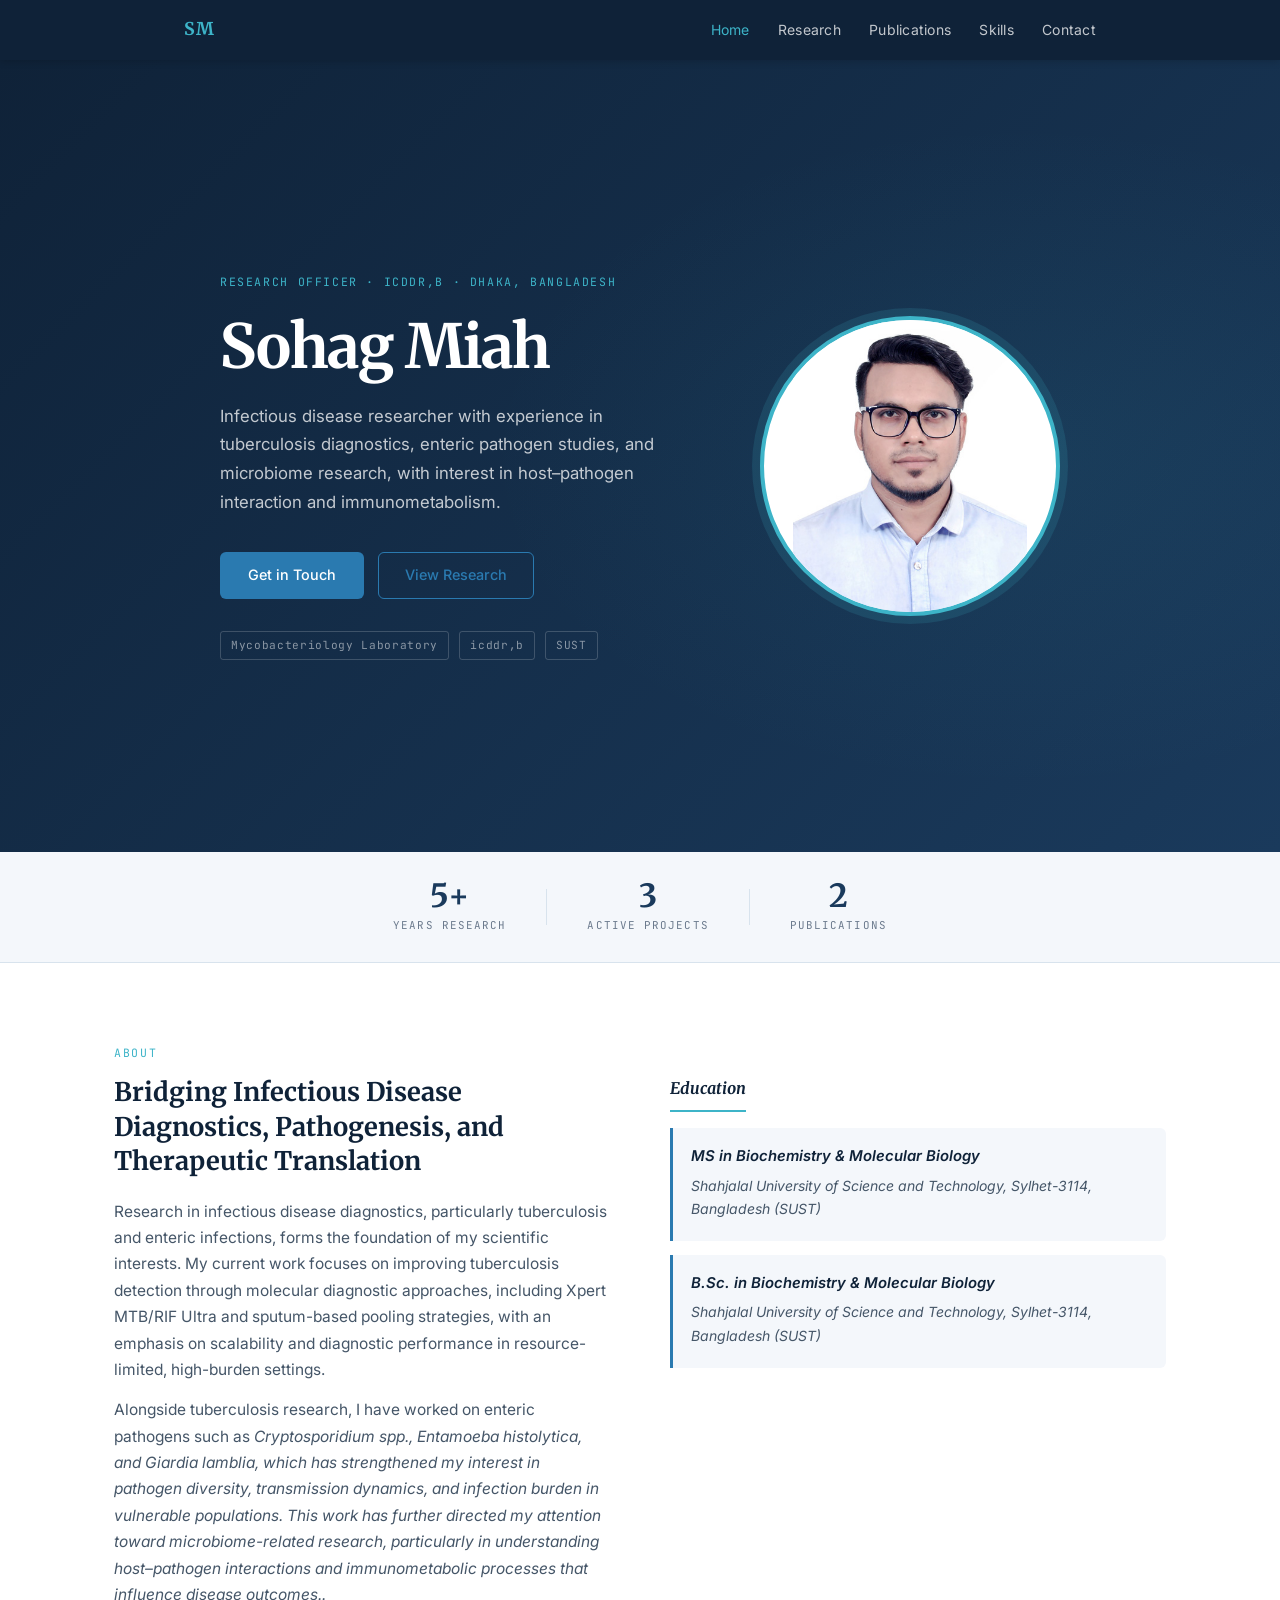
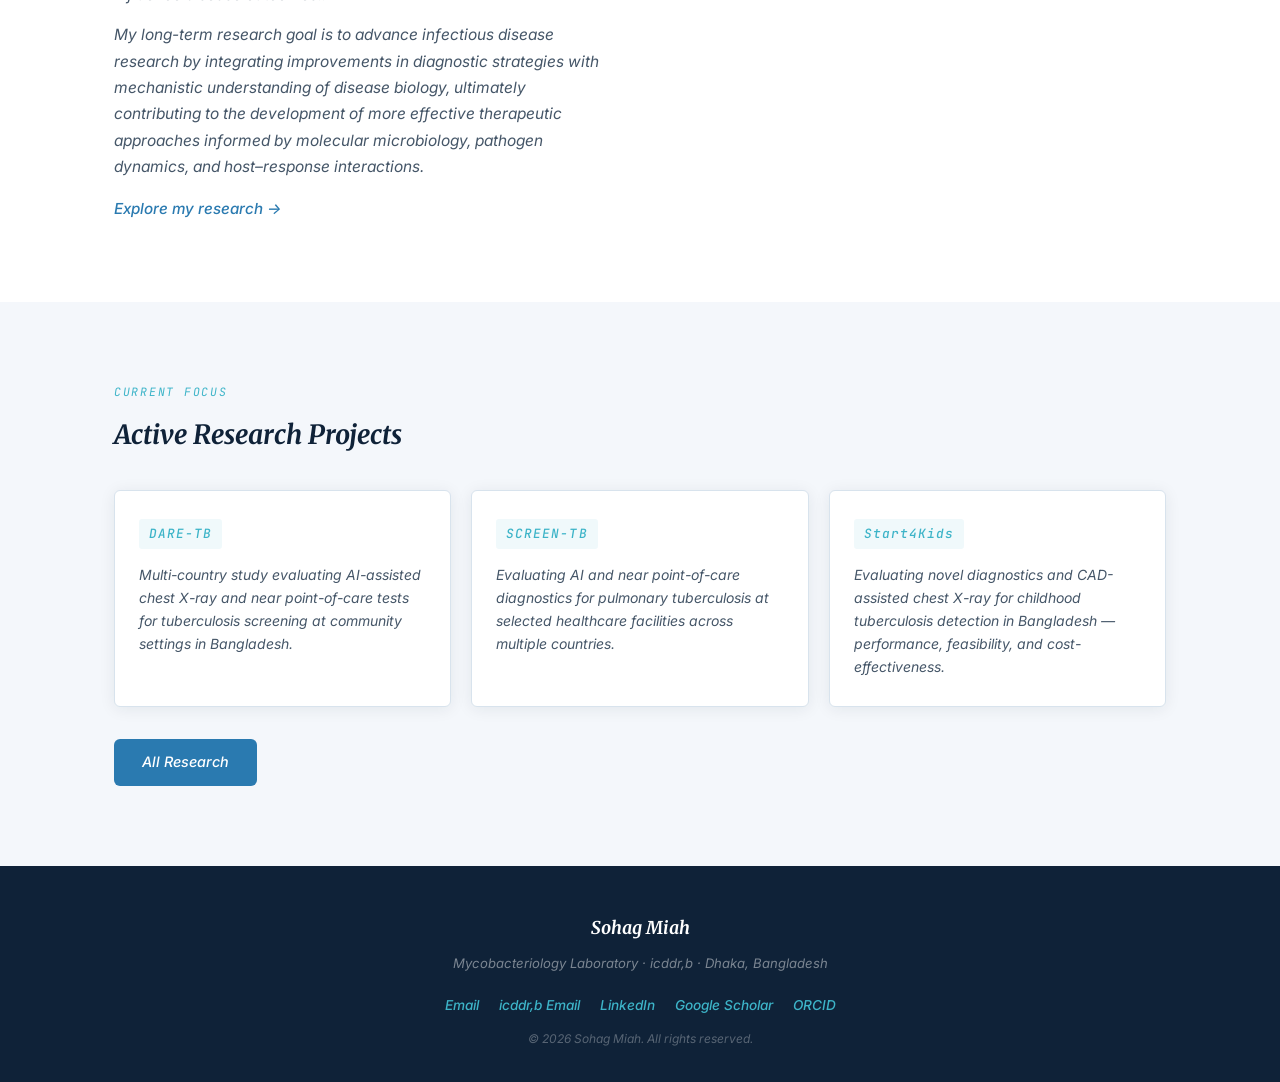
==== index.html @ 5b54a720 "Update index.html" ====
<!DOCTYPE html>
<html lang="en">
<head>
  <meta charset="UTF-8" />
  <meta name="viewport" content="width=device-width, initial-scale=1.0"/>
  <title>Sohag Miah | Research Portfolio</title>
  <link rel="preconnect" href="https://fonts.googleapis.com">
  <link href="https://fonts.googleapis.com/css2?family=Merriweather:wght@300;400;700&family=Inter:wght@300;400;500;600&family=JetBrains+Mono:wght@400;500&display=swap" rel="stylesheet">
  <link rel="stylesheet" href="styles.css" />
</head>
<body>

  <!-- NAV -->
  <header class="site-header">
    <nav class="nav-inner">
      <div class="nav-brand">SM</div>
      <ul class="nav-links">
        <li><a href="index.html" class="active">Home</a></li>
        <li><a href="research.html">Research</a></li>
        <li><a href="publications.html">Publications</a></li>
        <li><a href="skills.html">Skills</a></li>
        <li><a href="contact.html">Contact</a></li>
      </ul>
      <button class="nav-toggle" onclick="toggleMenu()">☰</button>
    </nav>
  </header>

  <!-- HERO -->
  <section class="hero">
    <div class="hero-content">
      <div class="hero-label">Research Officer · icddr,b · Dhaka, Bangladesh</div>
      <h1 class="hero-name">Sohag Miah</h1>
      <p class="hero-tagline">Infectious disease researcher with experience in tuberculosis diagnostics, enteric pathogen studies, and microbiome research, with interest in host–pathogen interaction and immunometabolism.</p>
      <div class="hero-links">
        <a href="mailto:jahidulhoquesohag@gmail.com" class="btn-primary">Get in Touch</a>
        <a href="research.html" class="btn-ghost">View Research</a>
      </div>
      <div class="hero-affiliations">
        <span class="affil-tag">Mycobacteriology Laboratory</span>
        <span class="affil-tag">icddr,b</span>
        <span class="affil-tag">SUST</span>
      </div>
    </div>
   <div class="hero-photo">
  <img src="profile.jpg" alt="Sohag Miah" />
</div>
  </section>

  <!-- QUICK STATS -->
  <section class="stats-bar">
    <div class="stat-item">
      <span class="stat-num">5+</span>
      <span class="stat-label">Years Research</span>
    </div>
    <div class="stat-divider"></div>
    <div class="stat-item">
      <span class="stat-num">3</span>
      <span class="stat-label">Active Projects</span>
    </div>
    <div class="stat-divider"></div>
    <div class="stat-item">
      <span class="stat-num">2</span>
      <span class="stat-label">Publications</span>
    </div>
  </section>

  <!-- ABOUT SNAPSHOT -->
  <section class="section about-snap">
    <div class="container">
      <div class="section-eyebrow">About</div>
      <div class="about-grid">
        <div class="about-text">
          <h2>Bridging Infectious Disease Diagnostics, Pathogenesis, and Therapeutic Translation</h2>
          <p>Research in infectious disease diagnostics, particularly tuberculosis and enteric infections, forms the foundation of my scientific interests. My current work focuses on improving tuberculosis detection through molecular diagnostic approaches, including Xpert MTB/RIF Ultra and sputum-based pooling strategies, with an emphasis on scalability and diagnostic performance in resource-limited, high-burden settings.</p>
          <p>Alongside tuberculosis research, I have worked on enteric pathogens such as <em>Cryptosporidium spp.<em>, <em>Entamoeba histolytica<em>, and <em>Giardia lamblia<em>, which has strengthened my interest in pathogen diversity, transmission dynamics, and infection burden in vulnerable populations. This work has further directed my attention toward microbiome-related research, particularly in understanding host–pathogen interactions and immunometabolic processes that influence disease outcomes..</p>
          <p>My long-term research goal is to advance infectious disease research by integrating improvements in diagnostic strategies with mechanistic understanding of disease biology, ultimately contributing to the development of more effective therapeutic approaches informed by molecular microbiology, pathogen dynamics, and host–response interactions.</p>
          <a href="research.html" class="inline-link">Explore my research →</a>
        </div>
        <div class="about-edu">
          <h3>Education</h3>
          <div class="edu-card">
            <div class="edu-degree">MS in Biochemistry & Molecular Biology</div>
            <div class="edu-inst">Shahjalal University of Science and Technology, Sylhet-3114, Bangladesh (SUST)</div>
          </div>
          <div class="edu-card">
            <div class="edu-degree">B.Sc. in Biochemistry & Molecular Biology</div>
            <div class="edu-inst">Shahjalal University of Science and Technology, Sylhet-3114, Bangladesh (SUST)</div>
          </div>
        </div>
      </div>
    </div>
  </section>

  <!-- CURRENT PROJECTS TEASER -->
  <section class="section projects-teaser">
    <div class="container">
      <div class="section-eyebrow">Current Focus</div>
      <h2>Active Research Projects</h2>
      <div class="project-cards">
        <div class="proj-card">
          <div class="proj-acronym">DARE-TB</div>
          <p>Multi-country study evaluating AI-assisted chest X-ray and near point-of-care tests for tuberculosis screening at community settings in Bangladesh.</p>
        </div>
        <div class="proj-card">
          <div class="proj-acronym">SCREEN-TB</div>
          <p>Evaluating AI and near point-of-care diagnostics for pulmonary tuberculosis at selected healthcare facilities across multiple countries.</p>
        </div>
        <div class="proj-card">
          <div class="proj-acronym">Start4Kids</div>
          <p>Evaluating novel diagnostics and CAD-assisted chest X-ray for childhood tuberculosis detection in Bangladesh — performance, feasibility, and cost-effectiveness.</p>
        </div>
      </div>
      <a href="research.html" class="btn-primary" style="margin-top:2rem;display:inline-block;">All Research</a>
    </div>
  </section>

  <!-- FOOTER -->
  <footer class="site-footer">
    <div class="container footer-inner">
      <div class="footer-name">Sohag Miah</div>
      <div class="footer-affil">Mycobacteriology Laboratory · icddr,b · Dhaka, Bangladesh</div>
      <div class="footer-links">
        <a href="mailto:jahidulhoquesohag@gmail.com">Email</a>
        <a href="mailto:sohag.miah1@icddrb.org">icddr,b Email</a>
  <a href="https://www.linkedin.com/in/sohag-miah1/" target="_blank">LinkedIn</a>
  <a href="https://scholar.google.com/citations?user=pTlmnM4AAAAJ&hl=en" target="_blank">Google Scholar</a>
  <a href="https://orcid.org/my-orcid?orcid=0000-0002-3999-5784" target="_blank">ORCID</a>
      </div>
      <div class="footer-copy">© 2026 Sohag Miah. All rights reserved.</div>
    </div>
  </footer>

  <script src="script.js"></script>
</body>
</html>
---- styles.css ----
/* ============================================
   SOHAG MIAH PORTFOLIO — styles.css
   Palette: deep navy · slate blue · teal accent · warm white
   Type: Merriweather (display) · Inter (body) · JetBrains Mono (code/labels)
   ============================================ */

:root {
  --navy:    #0f2238;
  --blue:    #1a3a5c;
  --accent:  #2a7ab0;
  --teal:    #3db4c8;
  --light:   #f4f7fb;
  --white:   #ffffff;
  --muted:   #6b7a8d;
  --border:  #d8e3ed;
  --text:    #1e2d3d;
  --text-sm: #455668;

  --ff-display: 'Merriweather', Georgia, serif;
  --ff-body:    'Inter', system-ui, sans-serif;
  --ff-mono:    'JetBrains Mono', monospace;

  --radius: 6px;
  --shadow: 0 2px 16px rgba(15,34,56,0.08);
  --shadow-md: 0 4px 24px rgba(15,34,56,0.12);
}

*, *::before, *::after { box-sizing: border-box; margin: 0; padding: 0; }

html { scroll-behavior: smooth; }

body {
  font-family: var(--ff-body);
  color: var(--text);
  background: var(--white);
  line-height: 1.7;
  font-size: 16px;
}

a { color: var(--accent); text-decoration: none; }
a:hover { text-decoration: underline; }

img { max-width: 100%; display: block; }

/* ---- UTILITY ---- */
.container {
  max-width: 1100px;
  margin: 0 auto;
  padding: 0 24px;
}

.section {
  padding: 80px 0;
}

.section-eyebrow {
  font-family: var(--ff-mono);
  font-size: 0.72rem;
  letter-spacing: 0.15em;
  text-transform: uppercase;
  color: var(--teal);
  margin-bottom: 12px;
}

/* ---- BUTTONS ---- */
.btn-primary {
  display: inline-block;
  background: var(--accent);
  color: var(--white);
  padding: 11px 28px;
  border-radius: var(--radius);
  font-family: var(--ff-body);
  font-size: 0.9rem;
  font-weight: 500;
  transition: background 0.2s;
}
.btn-primary:hover { background: var(--blue); text-decoration: none; }

.btn-ghost {
  display: inline-block;
  border: 1.5px solid var(--accent);
  color: var(--accent);
  padding: 10px 26px;
  border-radius: var(--radius);
  font-size: 0.9rem;
  font-weight: 500;
  transition: all 0.2s;
}
.btn-ghost:hover { background: var(--accent); color: var(--white); text-decoration: none; }

.inline-link {
  color: var(--accent);
  font-weight: 500;
  font-size: 0.95rem;
}
.inline-link:hover { text-decoration: underline; }

/* ============================================
   HEADER / NAV
   ============================================ */
.site-header {
  position: sticky;
  top: 0;
  z-index: 100;
  background: var(--navy);
  box-shadow: 0 1px 8px rgba(0,0,0,0.18);
}

.nav-inner {
  max-width: 960px;
  margin: 0 auto;
  padding: 0 24px;
  display: flex;
  align-items: center;
  justify-content: space-between;
  height: 60px;
}

.nav-brand {
  font-family: var(--ff-display);
  font-size: 1.1rem;
  font-weight: 700;
  color: var(--teal);
  letter-spacing: 0.04em;
}

.nav-links {
  display: flex;
  gap: 28px;
  list-style: none;
}

.nav-links a {
  color: rgba(255,255,255,0.75);
  font-size: 0.875rem;
  font-weight: 400;
  letter-spacing: 0.02em;
  transition: color 0.15s;
}
.nav-links a:hover,
.nav-links a.active {
  color: var(--white);
  text-decoration: none;
}
.nav-links a.active {
  color: var(--teal);
}

.nav-toggle {
  display: none;
  background: none;
  border: none;
  color: var(--white);
  font-size: 1.4rem;
  cursor: pointer;
}

/* ============================================
   HERO (Homepage)
   ============================================ */
.hero {
  background: linear-gradient(135deg, var(--navy) 0%, var(--blue) 100%);
  color: var(--white);
  padding: 100px 24px 80px;
  display: flex;
  align-items: center;
  justify-content: center;
  gap: 60px;
  min-height: 88vh;
  position: relative;
  overflow: hidden;
}

.hero::before {
  content: '';
  position: absolute;
  inset: 0;
  background: radial-gradient(ellipse 60% 60% at 80% 50%, rgba(61,180,200,0.08) 0%, transparent 70%);
  pointer-events: none;
}

.hero-content {
  max-width: 600px;
  z-index: 1;
}

.hero-label {
  font-family: var(--ff-mono);
  font-size: 0.72rem;
  letter-spacing: 0.14em;
  text-transform: uppercase;
  color: var(--teal);
  margin-bottom: 20px;
}

.hero-name {
  font-family: var(--ff-display);
  font-size: clamp(2.4rem, 6vw, 3.8rem);
  font-weight: 700;
  line-height: 1.15;
  margin-bottom: 20px;
  letter-spacing: -0.02em;
}

.hero-tagline {
  font-size: 1.05rem;
  color: rgba(255,255,255,0.75);
  line-height: 1.7;
  margin-bottom: 36px;
  max-width: 480px;
}

.hero-links {
  display: flex;
  gap: 14px;
  flex-wrap: wrap;
  margin-bottom: 32px;
}

.hero-affiliations {
  display: flex;
  gap: 10px;
  flex-wrap: wrap;
}

.affil-tag {
  font-family: var(--ff-mono);
  font-size: 0.7rem;
  letter-spacing: 0.06em;
  color: rgba(255,255,255,0.5);
  border: 1px solid rgba(255,255,255,0.18);
  padding: 4px 10px;
  border-radius: 3px;
}

.hero-dna {
  width: 120px;
  opacity: 0.5;
  flex-shrink: 0;
  animation: float 6s ease-in-out infinite;
}

.dna-svg { height: 300px; }

@keyframes float {
  0%, 100% { transform: translateY(0); }
  50% { transform: translateY(-12px); }
}
.dna-svg { height: 300px; }

@keyframes float {
  0%, 100% { transform: translateY(0); }
  50% { transform: translateY(-12px); }
}

/* ---- PROFILE PHOTO ---- */
.hero-photo {
  flex-shrink: 0;
  z-index: 1;
}

.hero-photo img {
  width: 300px;
  height: 300px;
  border-radius: 50%;
  object-fit: contain;
   background: #ffffff;
  border: 4px solid var(--teal);
  box-shadow: 0 0 0 8px rgba(61, 180, 200, 0.15);
}
/* ============================================
   STATS BAR
   ============================================ */
.stats-bar {
  background: var(--light);
  border-bottom: 1px solid var(--border);
  display: flex;
  justify-content: center;
  align-items: center;
  flex-wrap: wrap;
  gap: 0;
  padding: 28px 24px;
}

.stat-item {
  display: flex;
  flex-direction: column;
  align-items: center;
  padding: 0 40px;
}

.stat-num {
  font-family: var(--ff-display);
  font-size: 2rem;
  font-weight: 700;
  color: var(--blue);
  line-height: 1;
}

.stat-label {
  font-family: var(--ff-mono);
  font-size: 0.68rem;
  letter-spacing: 0.1em;
  text-transform: uppercase;
  color: var(--muted);
  margin-top: 4px;
}

.stat-divider {
  width: 1px;
  height: 36px;
  background: var(--border);
}

/* ============================================
   ABOUT SECTION
   ============================================ */
.about-snap {
  background: var(--white);
}

.about-grid {
  display: grid;
  grid-template-columns: 1fr 1fr;
  gap: 60px;
  align-items: start;
}

.about-text h2 {
  font-family: var(--ff-display);
  font-size: 1.6rem;
  font-weight: 700;
  line-height: 1.35;
  color: var(--navy);
  margin-bottom: 20px;
}

.about-text p {
  color: var(--text-sm);
  margin-bottom: 14px;
  font-size: 0.97rem;
}

.about-edu h3 {
  font-family: var(--ff-display);
  font-size: 1rem;
  font-weight: 700;
  color: var(--navy);
  margin-bottom: 16px;
  padding-bottom: 8px;
  border-bottom: 2px solid var(--teal);
  display: inline-block;
}

.edu-card {
  background: var(--light);
  border-left: 3px solid var(--accent);
  padding: 16px 18px;
  border-radius: 0 var(--radius) var(--radius) 0;
  margin-bottom: 14px;
}

.edu-degree {
  font-weight: 600;
  font-size: 0.93rem;
  color: var(--navy);
  margin-bottom: 4px;
}

.edu-inst {
  font-size: 0.875rem;
  color: var(--text-sm);
  margin-bottom: 4px;
}

.edu-meta {
  font-family: var(--ff-mono);
  font-size: 0.72rem;
  color: var(--muted);
}

/* ============================================
   PROJECT CARDS (Homepage teaser)
   ============================================ */
.projects-teaser {
  background: var(--light);
}

.projects-teaser h2 {
  font-family: var(--ff-display);
  font-size: 1.65rem;
  color: var(--navy);
  margin-bottom: 32px;
}

.project-cards {
  display: grid;
  grid-template-columns: repeat(3, 1fr);
  gap: 20px;
}

.proj-card {
  background: var(--white);
  border: 1px solid var(--border);
  border-radius: var(--radius);
  padding: 28px 24px;
  box-shadow: var(--shadow);
  transition: box-shadow 0.2s, transform 0.2s;
}

.proj-card:hover {
  box-shadow: var(--shadow-md);
  transform: translateY(-2px);
}

.proj-acronym {
  font-family: var(--ff-mono);
  font-size: 0.8rem;
  font-weight: 500;
  letter-spacing: 0.08em;
  color: var(--teal);
  background: rgba(61,180,200,0.08);
  display: inline-block;
  padding: 4px 10px;
  border-radius: 3px;
  margin-bottom: 14px;
}

.proj-card p {
  font-size: 0.875rem;
  color: var(--text-sm);
  line-height: 1.65;
}

/* ============================================
   PAGE HERO (inner pages)
   ============================================ */
.page-hero {
  background: var(--navy);
  color: var(--white);
  padding: 70px 24px 60px;
}

.page-hero h1 {
  font-family: var(--ff-display);
  font-size: clamp(1.8rem, 4vw, 2.8rem);
  font-weight: 700;
  margin-bottom: 14px;
  margin-top: 8px;
}

.page-subtitle {
  color: rgba(255,255,255,0.65);
  max-width: 580px;
  font-size: 1rem;
  line-height: 1.65;
}

/* ============================================
   RESEARCH TIMELINE
   ============================================ */
.timeline {
  display: flex;
  flex-direction: column;
  gap: 0;
}

.tl-entry {
  display: grid;
  grid-template-columns: 1fr;
  gap: 32px;
  border-left: 2px solid var(--border);
  padding: 0 0 56px 32px;
  position: relative;
  margin-left: 180px;
}

.tl-entry::before {
  content: '';
  position: absolute;
  left: -7px;
  top: 6px;
  width: 12px;
  height: 12px;
  border-radius: 50%;
  background: var(--accent);
  border: 2px solid var(--white);
  box-shadow: 0 0 0 2px var(--accent);
}

.tl-meta {
  position: absolute;
  left: -220px;
  top: 0;
  width: 180px;
  text-align: right;
}

.tl-date {
  font-family: var(--ff-mono);
  font-size: 0.72rem;
  color: var(--muted);
  display: block;
  margin-bottom: 6px;
}

.tl-badge {
  display: inline-block;
  font-family: var(--ff-mono);
  font-size: 0.65rem;
  letter-spacing: 0.08em;
  text-transform: uppercase;
  padding: 2px 8px;
  border-radius: 3px;
}

.tl-badge.current {
  background: rgba(61,180,200,0.15);
  color: var(--teal);
}

.tl-body {
  width: 100%;
}
.tl-title {
  font-family: var(--ff-display);
  font-size: 1.2rem;
  font-weight: 700;
  color: var(--navy);
  margin-bottom: 4px;
}

.tl-org {
  font-size: 0.9rem;
  font-weight: 500;
  color: var(--accent);
  margin-bottom: 4px;
}

.tl-supervisor {
  font-family: var(--ff-mono);
  font-size: 0.72rem;
  color: var(--muted);
  margin-bottom: 20px;
}

.tl-body h4 {
  font-size: 0.8rem;
  font-weight: 600;
  text-transform: uppercase;
  letter-spacing: 0.06em;
  color: var(--muted);
  margin-bottom: 12px;
  margin-top: 20px;
}

.project-list {
  display: flex;
  flex-direction: column;
  gap: 12px;
   width: 100%;
}

.project-item {
  background: var(--light);
  border-left: 3px solid var(--teal);
  padding: 18px 22px;
  border-radius: 0 var(--radius) var(--radius) 0;
}

.pi-acronym {
  font-family: var(--ff-mono);
  font-size: 0.7rem;
  font-weight: 500;
  letter-spacing: 0.08em;
  color: var(--teal);
  margin-bottom: 6px;
  text-transform: uppercase;
}

.project-item p {
  font-size: 0.95rem;
  color: var(--text-sm);
  line-height: 1.6;
}

/* ============================================
   PUBLICATIONS
   ============================================ */
.pub-section-title {
  font-family: var(--ff-display);
  font-size: 1.2rem;
  color: var(--navy);
  margin-bottom: 24px;
  padding-bottom: 10px;
  border-bottom: 2px solid var(--border);
}

.pub-list {
  display: flex;
  flex-direction: column;
  gap: 20px;
}

.pub-card {
  display: flex;
  gap: 20px;
  background: var(--light);
  border: 1px solid var(--border);
  border-radius: var(--radius);
  padding: 24px;
}

.pub-number {
  font-family: var(--ff-display);
  font-size: 1.6rem;
  font-weight: 700;
  color: var(--accent);
  min-width: 36px;
  line-height: 1;
  padding-top: 4px;
}

.pub-number.conf {
  font-size: 1rem;
}

.pub-content { flex: 1; }

.pub-status {
  font-family: var(--ff-mono);
  font-size: 0.68rem;
  letter-spacing: 0.08em;
  text-transform: uppercase;
  display: inline-block;
  padding: 3px 9px;
  border-radius: 3px;
  margin-bottom: 10px;
}

.pub-status.published {
  background: rgba(42,122,176,0.12);
  color: var(--accent);
}

.pub-status.review {
  background: rgba(200,150,30,0.12);
  color: #996a00;
}

.pub-status.conf-badge {
  background: rgba(61,180,200,0.12);
  color: var(--teal);
}

.pub-authors {
  font-size: 0.875rem;
  color: var(--muted);
  margin-bottom: 6px;
  line-height: 1.55;
}

.pub-title {
  font-family: var(--ff-display);
  font-size: 0.95rem;
  font-weight: 700;
  color: var(--navy);
  line-height: 1.5;
  margin-bottom: 6px;
}

.pub-journal {
  font-size: 0.85rem;
  color: var(--muted);
  font-style: italic;
  margin-bottom: 12px;
}

.pub-tags {
  display: flex;
  flex-wrap: wrap;
  gap: 6px;
}

.tag {
  font-family: var(--ff-mono);
  font-size: 0.65rem;
  letter-spacing: 0.04em;
  color: var(--accent);
  border: 1px solid rgba(42,122,176,0.3);
  padding: 2px 8px;
  border-radius: 3px;
}

.scholar-links {
  margin-top: 48px;
  padding-top: 32px;
  border-top: 1px solid var(--border);
}

.scholar-links p {
  font-size: 0.875rem;
  color: var(--muted);
  margin-bottom: 14px;
}

.scholar-btns {
  display: flex;
  flex-wrap: wrap;
  gap: 12px;
}

/* ============================================
   SKILLS
   ============================================ */
.skills-grid {
  display: grid;
  grid-template-columns: repeat(3, 1fr);
  gap: 24px;
}

.skill-group {
  background: var(--light);
  border: 1px solid var(--border);
  border-radius: var(--radius);
  padding: 28px 24px;
}

.skill-icon {
  font-size: 1.8rem;
  margin-bottom: 14px;
}

.skill-group h3 {
  font-family: var(--ff-display);
  font-size: 1rem;
  font-weight: 700;
  color: var(--navy);
  margin-bottom: 14px;
  padding-bottom: 8px;
  border-bottom: 1px solid var(--border);
}

.skill-list {
  list-style: none;
  display: flex;
  flex-direction: column;
  gap: 7px;
}

.skill-list li {
  font-size: 0.875rem;
  color: var(--text-sm);
  padding-left: 14px;
  position: relative;
}

.skill-list li::before {
  content: '—';
  position: absolute;
  left: 0;
  color: var(--teal);
  font-size: 0.75rem;
}

/* ============================================
   CONTACT
   ============================================ */
.contact-grid {
  display: grid;
  grid-template-columns: 1fr 1fr;
  gap: 60px;
  align-items: start;
}

.contact-info h2 {
  font-family: var(--ff-display);
  font-size: 1.5rem;
  color: var(--navy);
  margin-bottom: 14px;
}

.contact-info > p {
  color: var(--text-sm);
  margin-bottom: 32px;
  font-size: 0.97rem;
  line-height: 1.7;
}

.contact-items {
  display: flex;
  flex-direction: column;
  gap: 20px;
  margin-bottom: 32px;
}

.contact-item {
  display: flex;
  flex-direction: column;
  gap: 4px;
}

.contact-label {
  font-family: var(--ff-mono);
  font-size: 0.68rem;
  letter-spacing: 0.1em;
  text-transform: uppercase;
  color: var(--muted);
}

.contact-item a,
.contact-item span {
  font-size: 0.93rem;
  color: var(--text);
  line-height: 1.55;
}

.contact-item a:hover { color: var(--accent); }

.social-links {
  display: flex;
  flex-wrap: wrap;
  gap: 10px;
}

.social-btn {
  font-size: 0.85rem;
  font-weight: 500;
  color: var(--accent);
  border: 1.5px solid rgba(42,122,176,0.3);
  padding: 7px 16px;
  border-radius: var(--radius);
  transition: all 0.2s;
}

.social-btn:hover {
  background: var(--accent);
  color: var(--white);
  text-decoration: none;
}

.vcard {
  background: var(--navy);
  color: var(--white);
  border-radius: 10px;
  padding: 36px 32px;
  box-shadow: var(--shadow-md);
}

.vcard-name {
  font-family: var(--ff-display);
  font-size: 1.4rem;
  font-weight: 700;
  margin-bottom: 4px;
}

.vcard-title {
  font-size: 0.875rem;
  color: var(--teal);
  font-weight: 500;
}

.vcard-org {
  font-size: 0.85rem;
  color: rgba(255,255,255,0.5);
  margin-bottom: 4px;
}

.vcard-divider {
  height: 1px;
  background: rgba(255,255,255,0.1);
  margin: 20px 0;
}

.vcard-field {
  display: flex;
  align-items: flex-start;
  gap: 10px;
  margin-bottom: 12px;
  font-size: 0.875rem;
  color: rgba(255,255,255,0.75);
}

.vcard-field a { color: var(--teal); }
.vcard-field a:hover { color: var(--white); }

/* ============================================
   FOOTER
   ============================================ */
.site-footer {
  background: var(--navy);
  color: rgba(255,255,255,0.6);
  padding: 48px 0 32px;
}

.footer-inner {
  display: flex;
  flex-direction: column;
  align-items: center;
  gap: 8px;
  text-align: center;
}

.footer-name {
  font-family: var(--ff-display);
  font-size: 1.1rem;
  font-weight: 700;
  color: var(--white);
}

.footer-affil {
  font-size: 0.82rem;
  color: rgba(255,255,255,0.45);
}

.footer-links {
  display: flex;
  gap: 20px;
  flex-wrap: wrap;
  justify-content: center;
  margin: 12px 0 4px;
}

.footer-links a {
  color: var(--teal);
  font-size: 0.85rem;
  font-weight: 500;
}

.footer-links a:hover { text-decoration: underline; }

.footer-copy {
  font-size: 0.75rem;
  color: rgba(255,255,255,0.3);
}

/* ============================================
   RESPONSIVE
   ============================================ */
@media (max-width: 768px) {
  .nav-links { display: none; }
  .nav-links.open {
    display: flex;
    flex-direction: column;
    position: absolute;
    top: 60px;
    left: 0;
    right: 0;
    background: var(--navy);
    padding: 16px 24px;
    gap: 14px;
    border-top: 1px solid rgba(255,255,255,0.08);
    z-index: 99;
  }
  .nav-toggle { display: block; }

  .hero {
    flex-direction: column;
    padding: 60px 24px;
    min-height: auto;
    text-align: center;
  }
  .hero-links { justify-content: center; }
  .hero-affiliations { justify-content: center; }
  .hero-dna { display: none; }

  .stats-bar { padding: 20px 12px; }
  .stat-item { padding: 0 16px; }
  .stat-divider { display: none; }

  .about-grid { grid-template-columns: 1fr; gap: 36px; }
  .project-cards { grid-template-columns: 1fr; }
  .skills-grid { grid-template-columns: 1fr 1fr; }
  .contact-grid { grid-template-columns: 1fr; gap: 36px; }

  .tl-entry {
    margin-left: 0;
    grid-template-columns: 1fr;
    padding-left: 24px;
  }
  .tl-meta {
    position: static;
    width: auto;
    text-align: left;
    margin-bottom: 8px;
  }

  .scholar-btns { flex-direction: column; }
}

@media (max-width: 480px) {
  .skills-grid { grid-template-columns: 1fr; }
  .pub-card { flex-direction: column; }
  .pub-number { font-size: 1rem; }
}
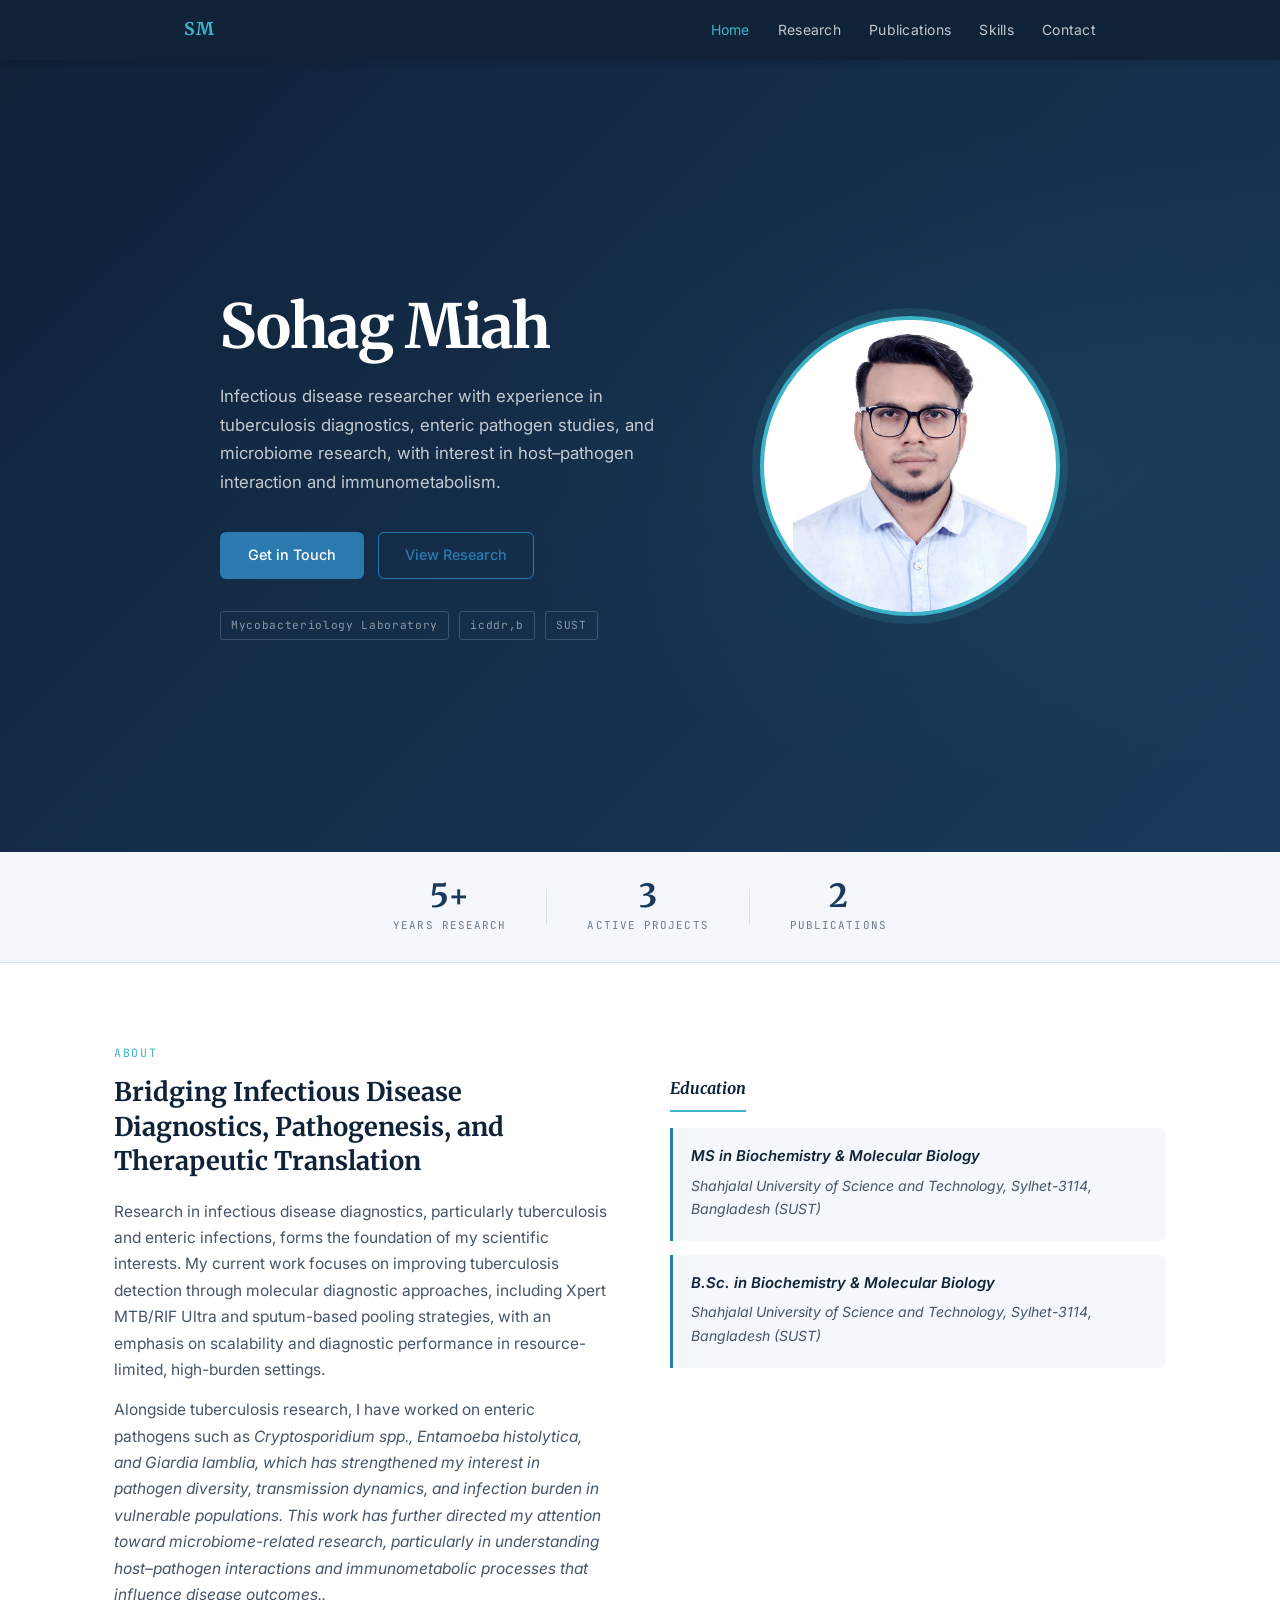
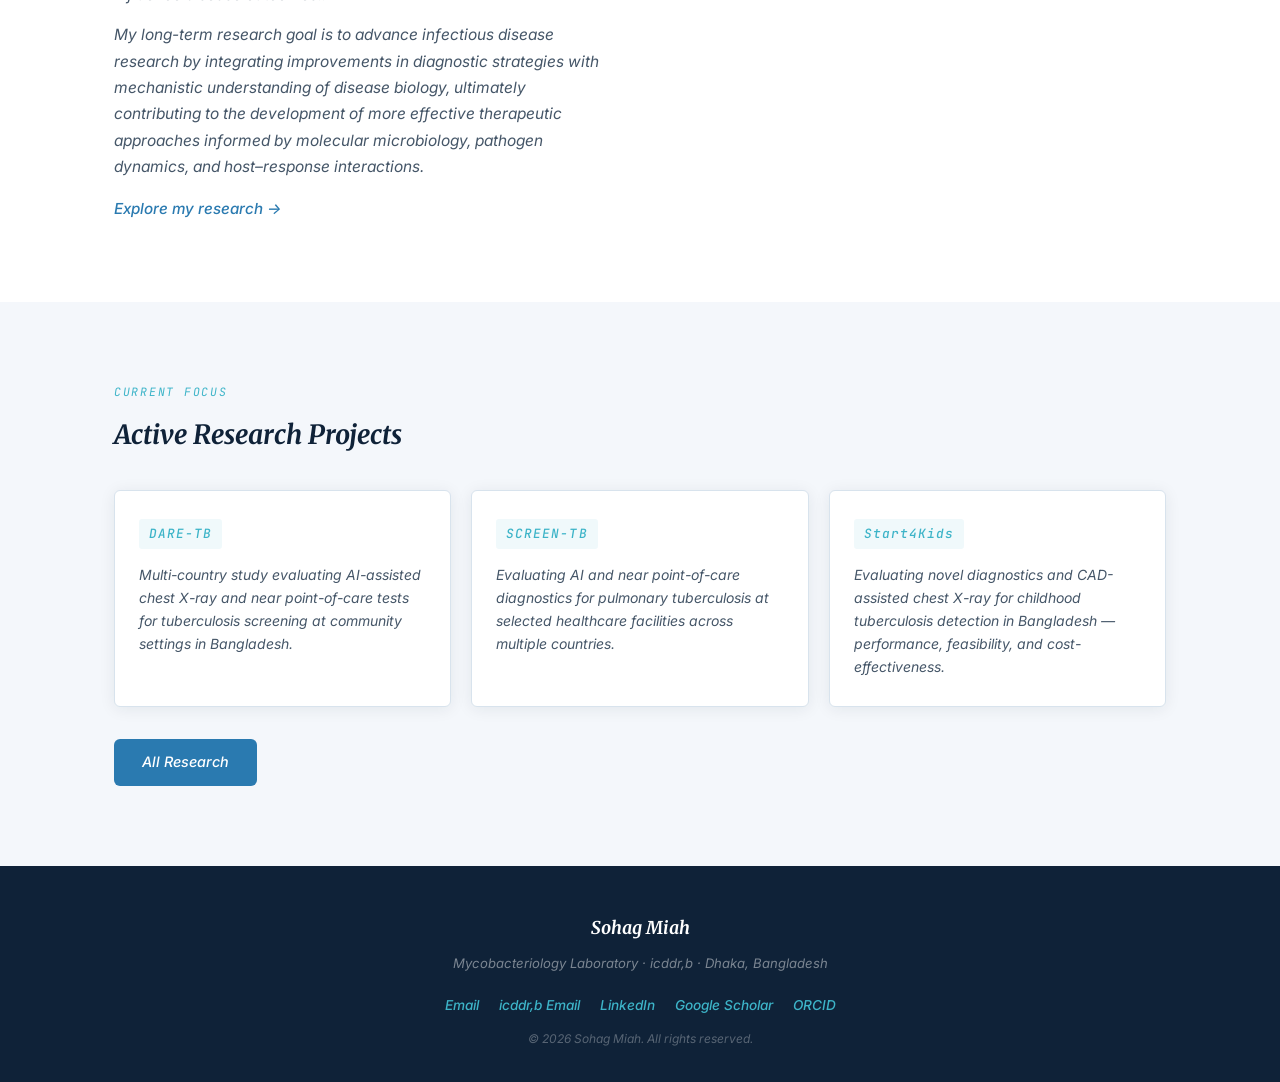
==== commit 2e607ff1: "Update index.html" ====
--- a/index.html
+++ b/index.html
@@ -28,7 +28,6 @@
   <!-- HERO -->
   <section class="hero">
     <div class="hero-content">
-      <div class="hero-label">Research Officer · icddr,b · Dhaka, Bangladesh</div>
       <h1 class="hero-name">Sohag Miah</h1>
       <p class="hero-tagline">Infectious disease researcher with experience in tuberculosis diagnostics, enteric pathogen studies, and microbiome research, with interest in host–pathogen interaction and immunometabolism.</p>
       <div class="hero-links">
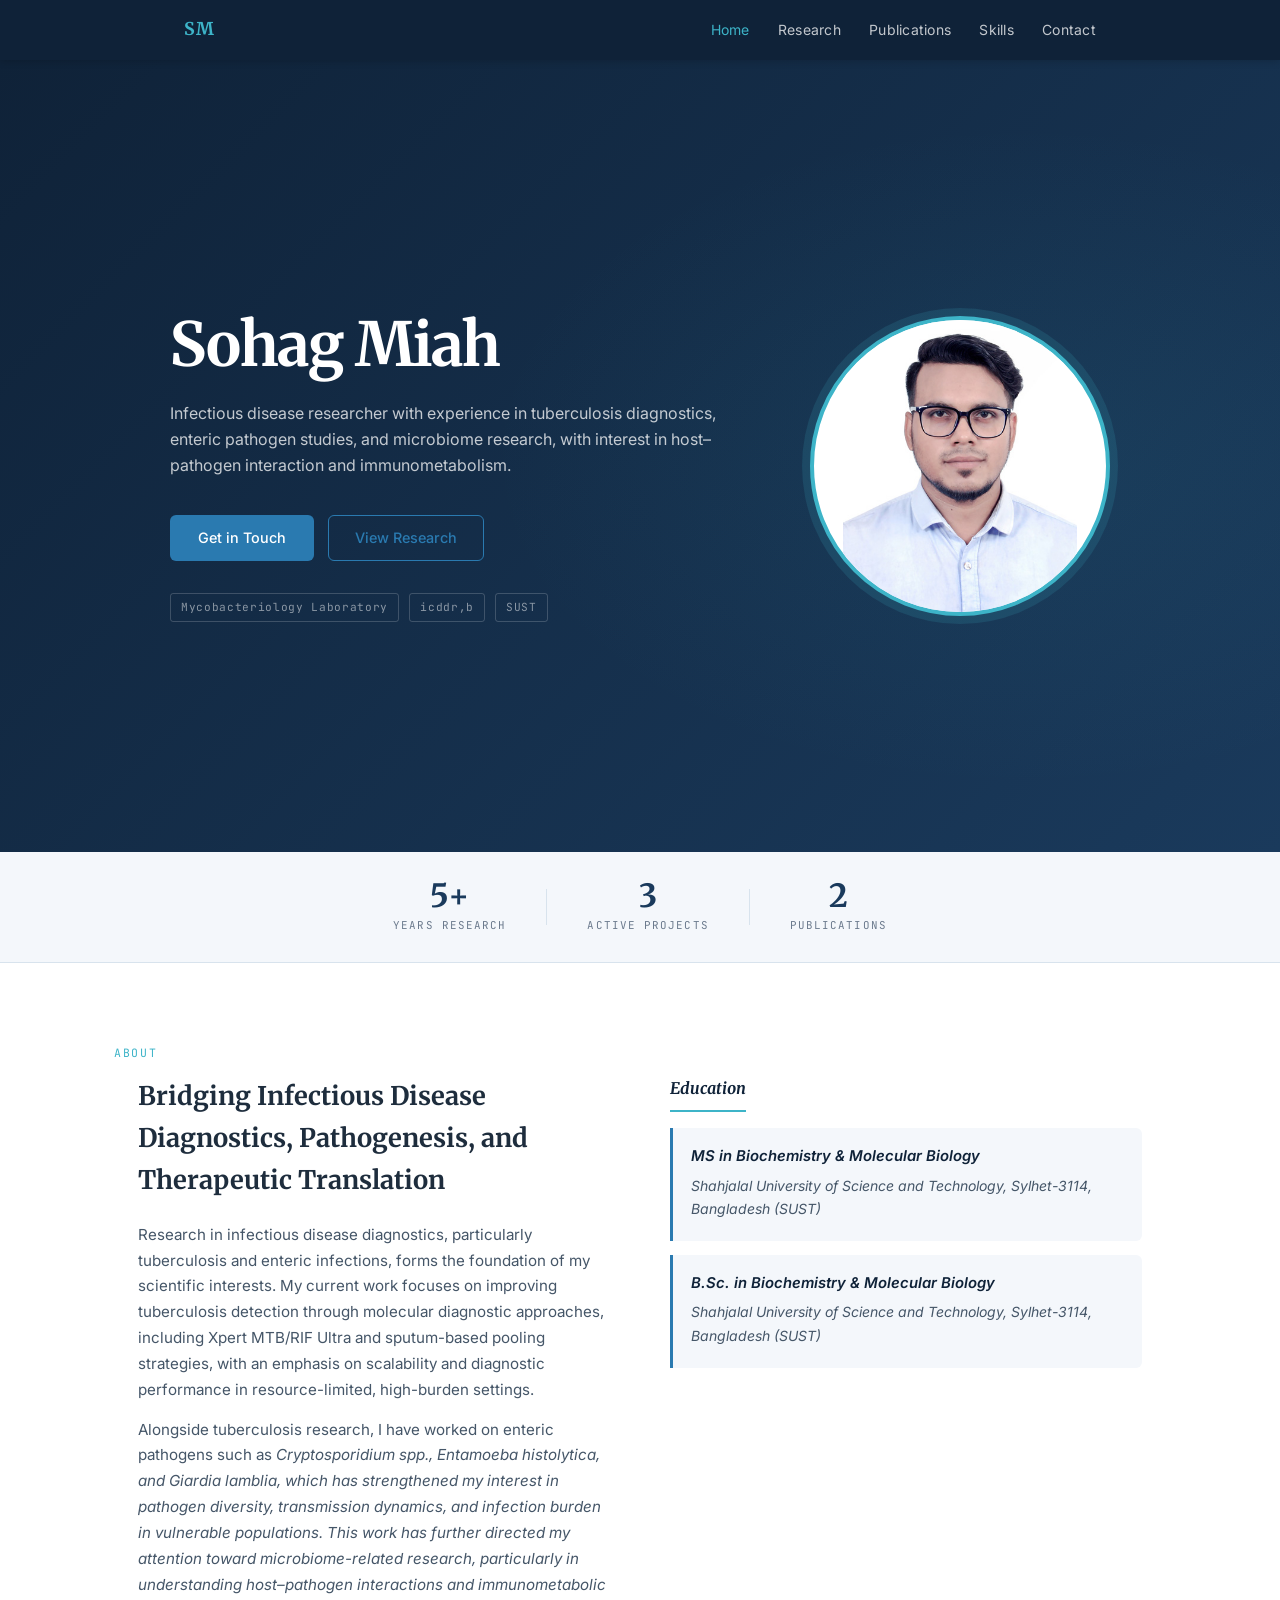
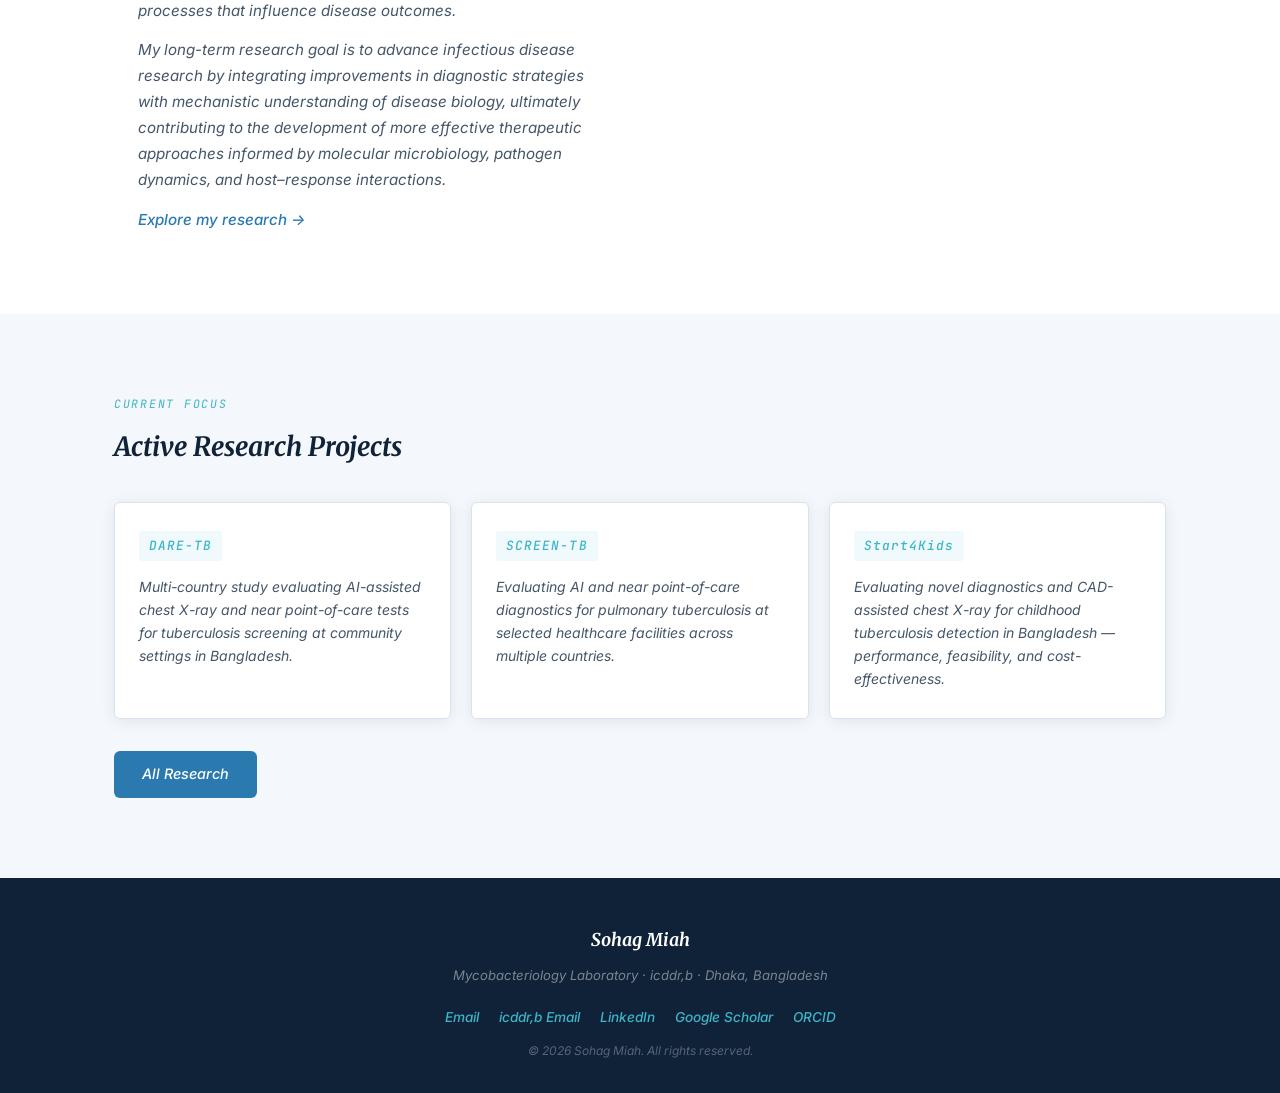
==== commit ece5e184: "Update index.html" ====
--- a/index.html
+++ b/index.html
@@ -71,7 +71,7 @@
         <div class="about-text">
           <h2>Bridging Infectious Disease Diagnostics, Pathogenesis, and Therapeutic Translation</h2>
           <p>Research in infectious disease diagnostics, particularly tuberculosis and enteric infections, forms the foundation of my scientific interests. My current work focuses on improving tuberculosis detection through molecular diagnostic approaches, including Xpert MTB/RIF Ultra and sputum-based pooling strategies, with an emphasis on scalability and diagnostic performance in resource-limited, high-burden settings.</p>
-          <p>Alongside tuberculosis research, I have worked on enteric pathogens such as <em>Cryptosporidium spp.<em>, <em>Entamoeba histolytica<em>, and <em>Giardia lamblia<em>, which has strengthened my interest in pathogen diversity, transmission dynamics, and infection burden in vulnerable populations. This work has further directed my attention toward microbiome-related research, particularly in understanding host–pathogen interactions and immunometabolic processes that influence disease outcomes..</p>
+          <p>Alongside tuberculosis research, I have worked on enteric pathogens such as <em>Cryptosporidium spp.<em>, <em>Entamoeba histolytica<em>, and <em>Giardia lamblia<em>, which has strengthened my interest in pathogen diversity, transmission dynamics, and infection burden in vulnerable populations. This work has further directed my attention toward microbiome-related research, particularly in understanding host–pathogen interactions and immunometabolic processes that influence disease outcomes.</p>
           <p>My long-term research goal is to advance infectious disease research by integrating improvements in diagnostic strategies with mechanistic understanding of disease biology, ultimately contributing to the development of more effective therapeutic approaches informed by molecular microbiology, pathogen dynamics, and host–response interactions.</p>
           <a href="research.html" class="inline-link">Explore my research →</a>
         </div>
--- a/styles.css
+++ b/styles.css
@@ -203,11 +203,11 @@
 }
 
 .hero-tagline {
-  font-size: 1.05rem;
+   font-size: 1rem;
   color: rgba(255,255,255,0.75);
-  line-height: 1.7;
+  line-height: 1.65;
   margin-bottom: 36px;
-  max-width: 480px;
+  max-width: 580px;
 }
 
 .hero-links {
@@ -324,21 +324,28 @@
   grid-template-columns: 1fr 1fr;
   gap: 60px;
   align-items: start;
+
+  max-width: 1100px;
+  margin: 0 auto;
+  padding: 0 24px;
 }
 
 .about-text h2 {
-  font-family: var(--ff-display);
   font-size: 1.6rem;
-  font-weight: 700;
-  line-height: 1.35;
-  color: var(--navy);
-  margin-bottom: 20px;
+  font-family: var(--ff-display);
+  font-weight: 700;
+ line-height: 1.65;
+margin-bottom: 20px;
+max-width: 580px;
 }
 
 .about-text p {
   color: var(--text-sm);
   margin-bottom: 14px;
-  font-size: 0.97rem;
+  font-size: 0.95rem;
+  line-height: 1.7;
+   max-width: 480px;
+
 }
 
 .about-edu h3 {
@@ -804,7 +811,7 @@
   font-family: var(--ff-mono);
   font-size: 0.68rem;
   letter-spacing: 0.1em;
-  text-transform: uppercase;
+  text-transform: capitalize;
   color: var(--muted);
 }
 
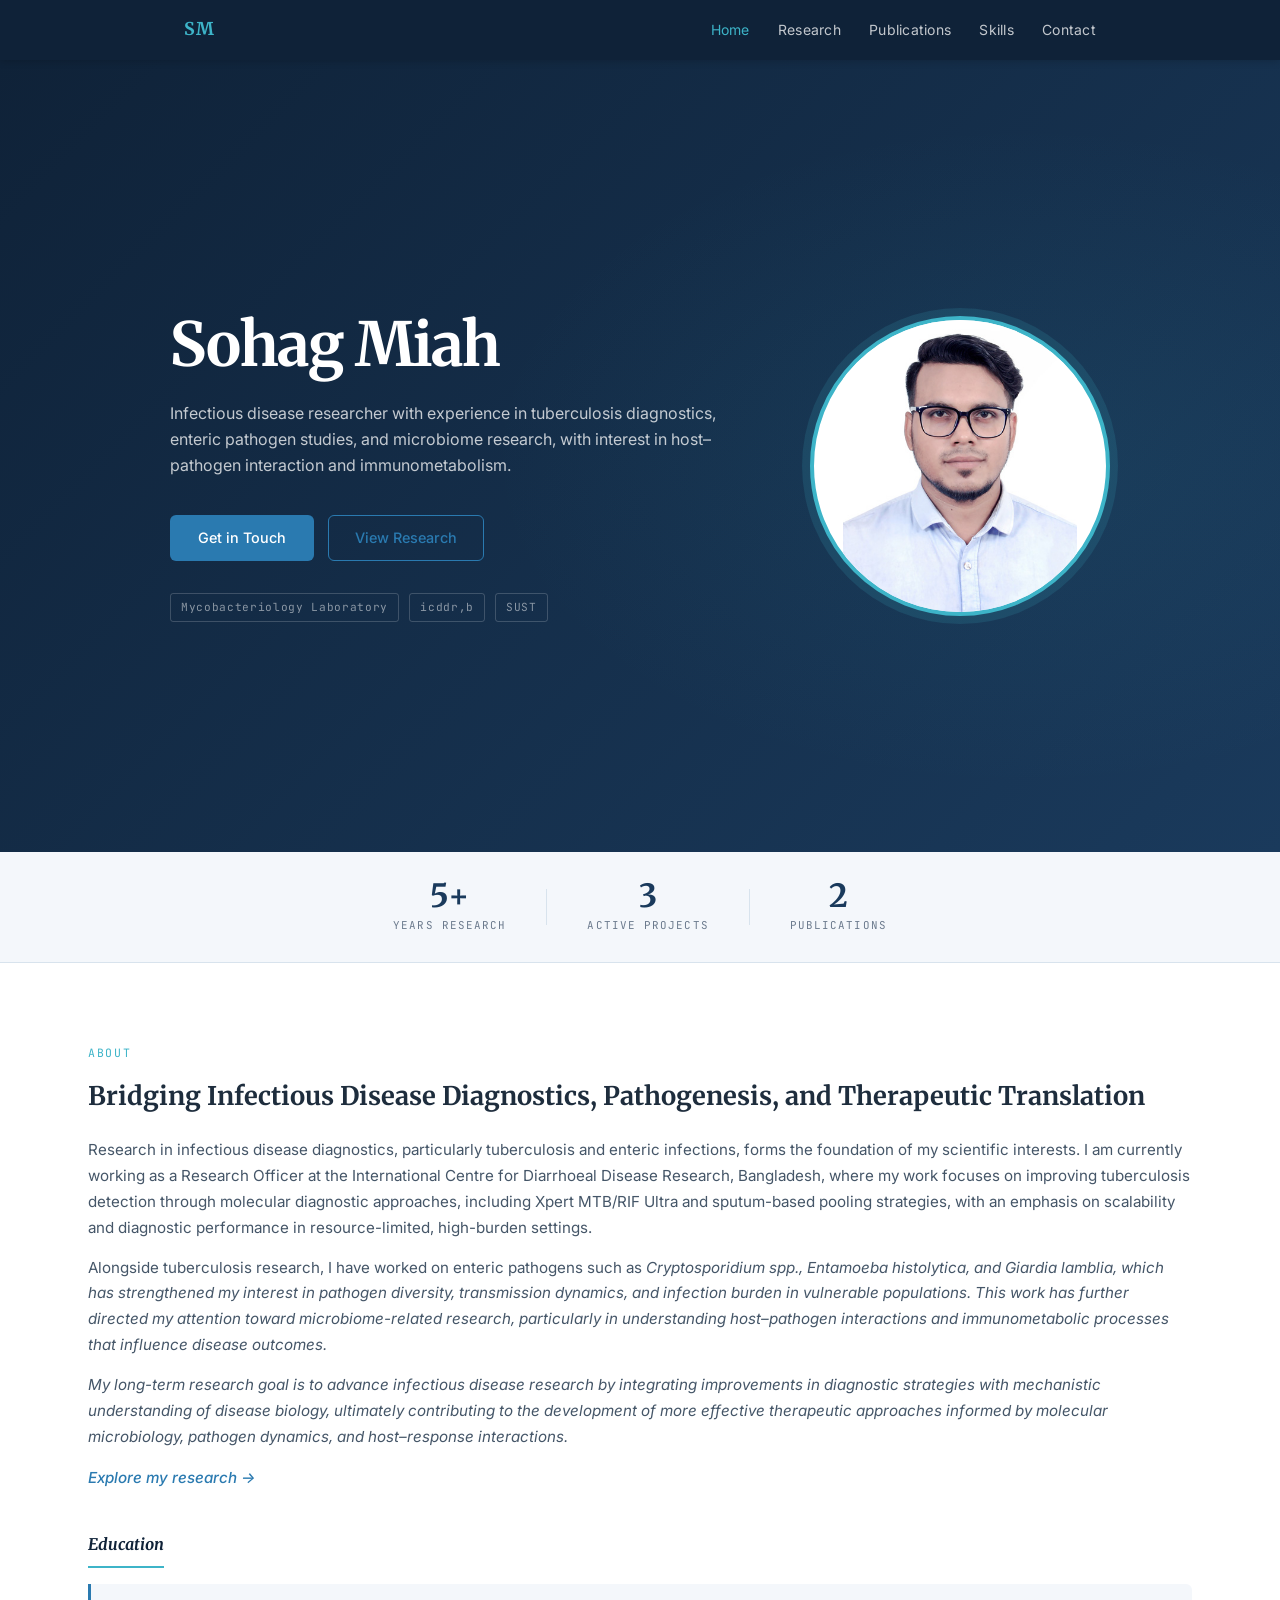
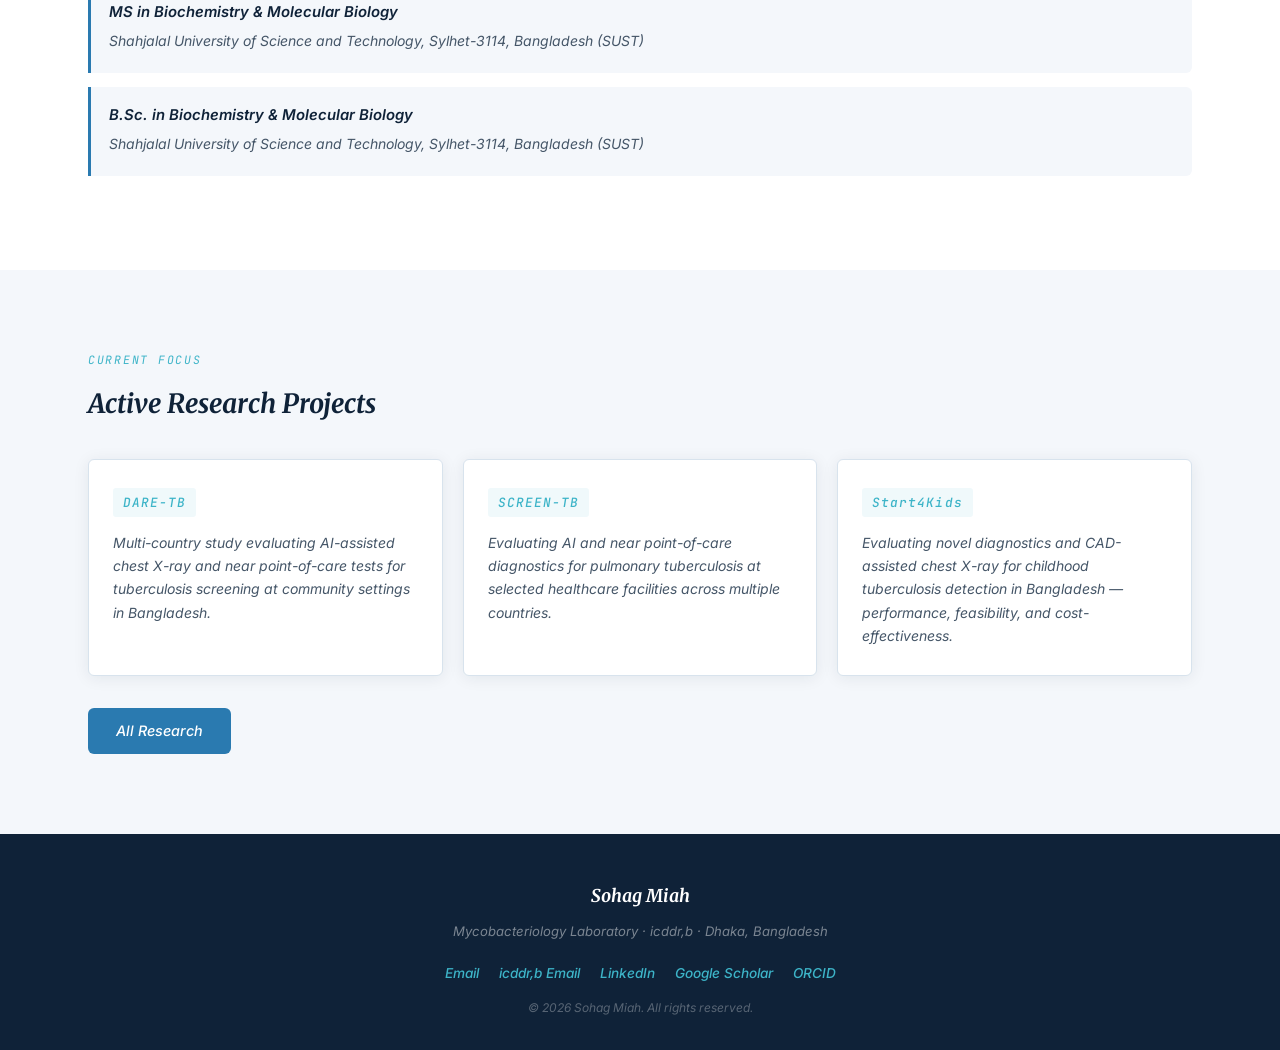
==== commit 91758ac3: "Update index.html" ====
--- a/index.html
+++ b/index.html
@@ -70,7 +70,7 @@
       <div class="about-grid">
         <div class="about-text">
           <h2>Bridging Infectious Disease Diagnostics, Pathogenesis, and Therapeutic Translation</h2>
-          <p>Research in infectious disease diagnostics, particularly tuberculosis and enteric infections, forms the foundation of my scientific interests. My current work focuses on improving tuberculosis detection through molecular diagnostic approaches, including Xpert MTB/RIF Ultra and sputum-based pooling strategies, with an emphasis on scalability and diagnostic performance in resource-limited, high-burden settings.</p>
+          <p>Research in infectious disease diagnostics, particularly tuberculosis and enteric infections, forms the foundation of my scientific interests. I am currently working as a Research Officer at the International Centre for Diarrhoeal Disease Research, Bangladesh, where my work focuses on improving tuberculosis detection through molecular diagnostic approaches, including Xpert MTB/RIF Ultra and sputum-based pooling strategies, with an emphasis on scalability and diagnostic performance in resource-limited, high-burden settings.</p>
           <p>Alongside tuberculosis research, I have worked on enteric pathogens such as <em>Cryptosporidium spp.<em>, <em>Entamoeba histolytica<em>, and <em>Giardia lamblia<em>, which has strengthened my interest in pathogen diversity, transmission dynamics, and infection burden in vulnerable populations. This work has further directed my attention toward microbiome-related research, particularly in understanding host–pathogen interactions and immunometabolic processes that influence disease outcomes.</p>
           <p>My long-term research goal is to advance infectious disease research by integrating improvements in diagnostic strategies with mechanistic understanding of disease biology, ultimately contributing to the development of more effective therapeutic approaches informed by molecular microbiology, pathogen dynamics, and host–response interactions.</p>
           <a href="research.html" class="inline-link">Explore my research →</a>
--- a/styles.css
+++ b/styles.css
@@ -44,9 +44,9 @@
 
 /* ---- UTILITY ---- */
 .container {
-  max-width: 1100px;
+  max-width: 1200px;
   margin: 0 auto;
-  padding: 0 24px;
+  padding: 0 48px;
 }
 
 .section {
@@ -321,22 +321,18 @@
 
 .about-grid {
   display: grid;
-  grid-template-columns: 1fr 1fr;
-  gap: 60px;
+  grid-template-columns: 1fr;
+  gap: 40px;
   align-items: start;
-
-  max-width: 1100px;
-  margin: 0 auto;
-  padding: 0 24px;
+  max-width: 100%;
 }
 
 .about-text h2 {
   font-size: 1.6rem;
   font-family: var(--ff-display);
   font-weight: 700;
- line-height: 1.65;
-margin-bottom: 20px;
-max-width: 580px;
+  line-height: 1.65;
+  margin-bottom: 20px;
 }
 
 .about-text p {
@@ -344,10 +340,7 @@
   margin-bottom: 14px;
   font-size: 0.95rem;
   line-height: 1.7;
-   max-width: 480px;
-
-}
-
+}
 .about-edu h3 {
   font-family: var(--ff-display);
   font-size: 1rem;
@@ -808,7 +801,7 @@
 }
 
 .contact-label {
-  font-family: var(--ff-mono);
+  font-family: var(--ff-display);
   font-size: 0.68rem;
   letter-spacing: 0.1em;
   text-transform: capitalize;
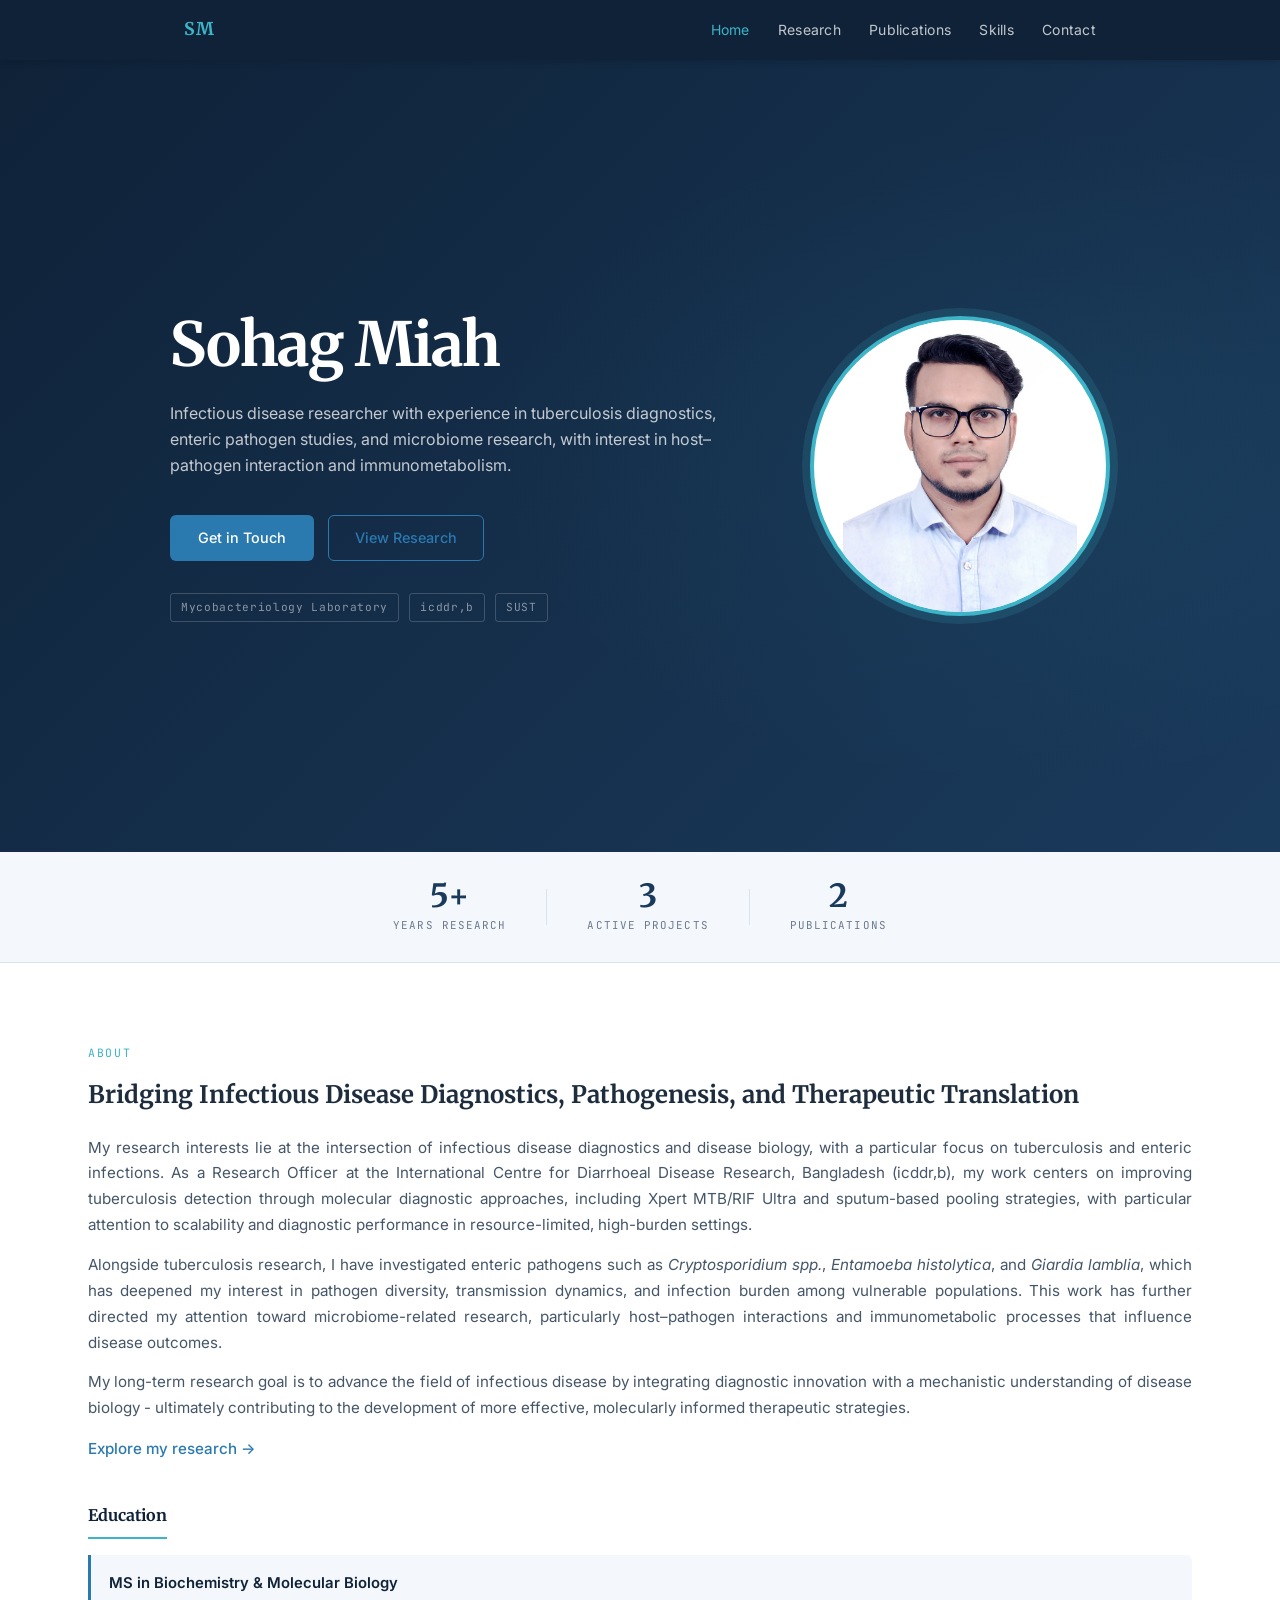
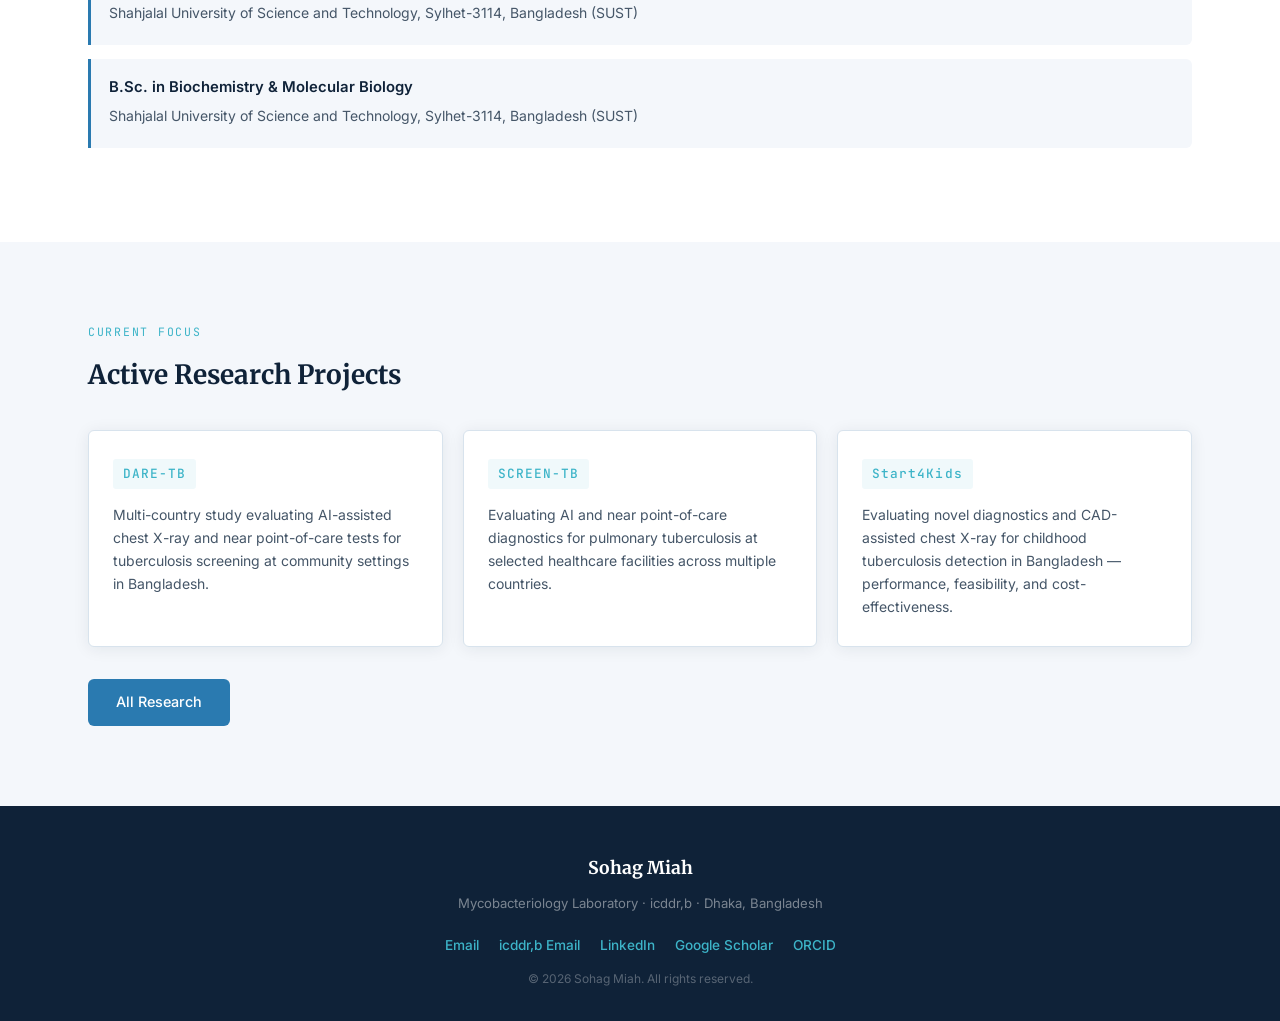
==== commit 45e61255: "Update index.html" ====
--- a/index.html
+++ b/index.html
@@ -70,9 +70,9 @@
       <div class="about-grid">
         <div class="about-text">
           <h2>Bridging Infectious Disease Diagnostics, Pathogenesis, and Therapeutic Translation</h2>
-          <p>Research in infectious disease diagnostics, particularly tuberculosis and enteric infections, forms the foundation of my scientific interests. I am currently working as a Research Officer at the International Centre for Diarrhoeal Disease Research, Bangladesh, where my work focuses on improving tuberculosis detection through molecular diagnostic approaches, including Xpert MTB/RIF Ultra and sputum-based pooling strategies, with an emphasis on scalability and diagnostic performance in resource-limited, high-burden settings.</p>
-          <p>Alongside tuberculosis research, I have worked on enteric pathogens such as <em>Cryptosporidium spp.<em>, <em>Entamoeba histolytica<em>, and <em>Giardia lamblia<em>, which has strengthened my interest in pathogen diversity, transmission dynamics, and infection burden in vulnerable populations. This work has further directed my attention toward microbiome-related research, particularly in understanding host–pathogen interactions and immunometabolic processes that influence disease outcomes.</p>
-          <p>My long-term research goal is to advance infectious disease research by integrating improvements in diagnostic strategies with mechanistic understanding of disease biology, ultimately contributing to the development of more effective therapeutic approaches informed by molecular microbiology, pathogen dynamics, and host–response interactions.</p>
+            <p>My research interests lie at the intersection of infectious disease diagnostics and disease biology, with a particular focus on tuberculosis and enteric infections. As a Research Officer at the International Centre for Diarrhoeal Disease Research, Bangladesh (icddr,b), my work centers on improving tuberculosis detection through molecular diagnostic approaches, including Xpert MTB/RIF Ultra and sputum-based pooling strategies, with particular attention to scalability and diagnostic performance in resource-limited, high-burden settings.</p>
+            <p>Alongside tuberculosis research, I have investigated enteric pathogens such as <em>Cryptosporidium spp.</em>, <em>Entamoeba histolytica</em>, and <em>Giardia lamblia</em>, which has deepened my interest in pathogen diversity, transmission dynamics, and infection burden among vulnerable populations. This work has further directed my attention toward microbiome-related research, particularly host–pathogen interactions and immunometabolic processes that influence disease outcomes.</p>
+            <p>My long-term research goal is to advance the field of infectious disease by integrating diagnostic innovation with a mechanistic understanding of disease biology - ultimately contributing to the development of more effective, molecularly informed therapeutic strategies.</p>
           <a href="research.html" class="inline-link">Explore my research →</a>
         </div>
         <div class="about-edu">
--- a/styles.css
+++ b/styles.css
@@ -328,7 +328,7 @@
 }
 
 .about-text h2 {
-  font-size: 1.6rem;
+  font-size: 1.5rem;
   font-family: var(--ff-display);
   font-weight: 700;
   line-height: 1.65;
@@ -340,6 +340,7 @@
   margin-bottom: 14px;
   font-size: 0.95rem;
   line-height: 1.7;
+  text-align: justify;
 }
 .about-edu h3 {
   font-family: var(--ff-display);
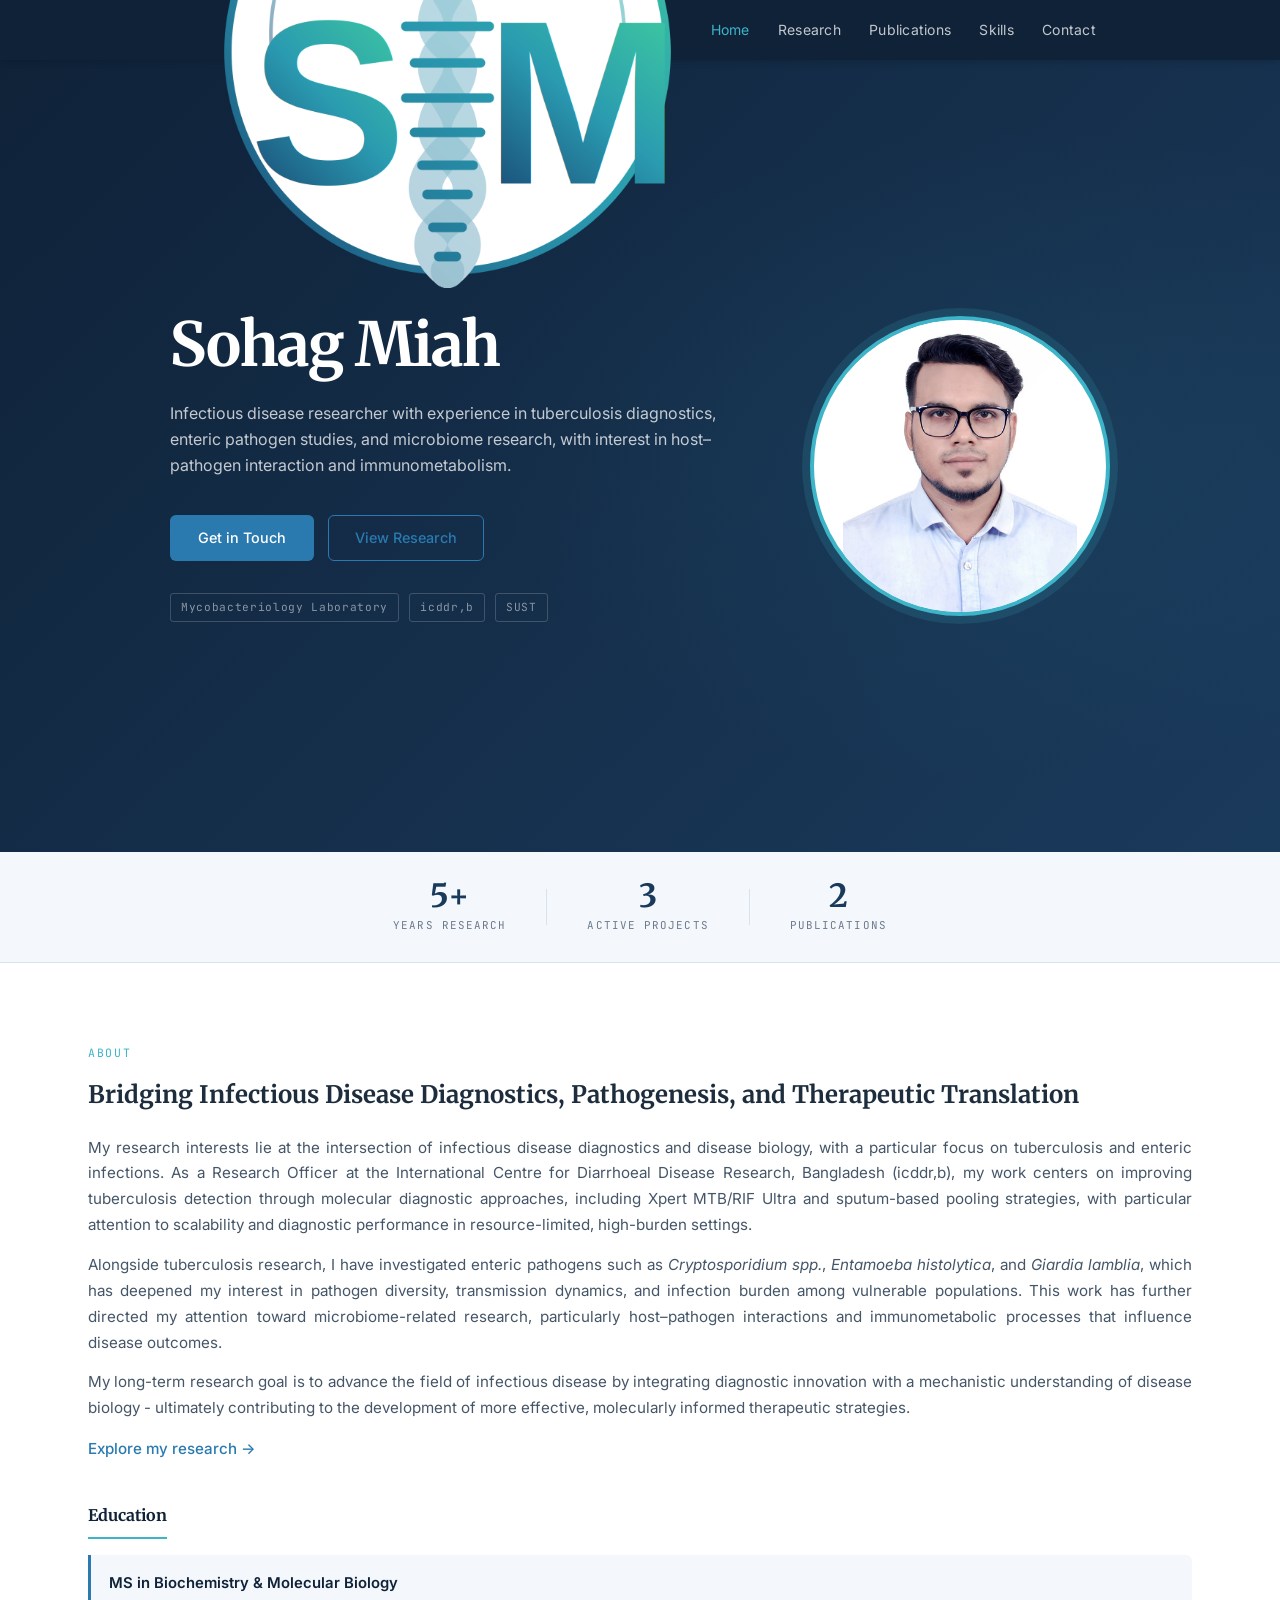
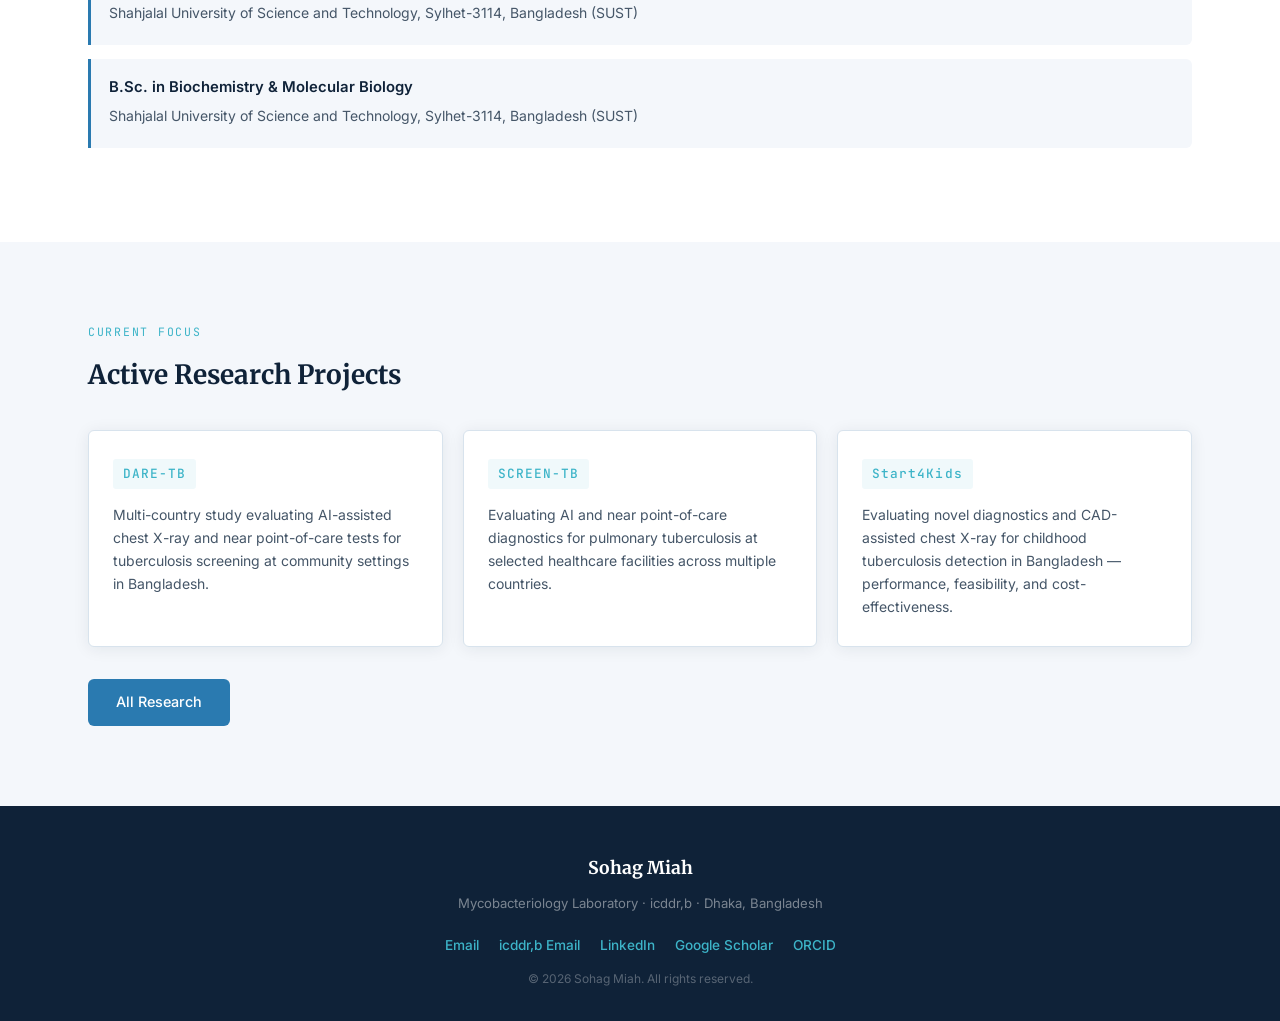
==== commit 4745a900: "Update index.html" ====
--- a/index.html
+++ b/index.html
@@ -13,7 +13,7 @@
   <!-- NAV -->
   <header class="site-header">
     <nav class="nav-inner">
-      <div class="nav-brand">SM</div>
+      <div class="nav-brand"><img src="logo.png" alt="Sohag Miah Logo" class="logo-img"></div>
       <ul class="nav-links">
         <li><a href="index.html" class="active">Home</a></li>
         <li><a href="research.html">Research</a></li>
--- a/styles.css
+++ b/styles.css
@@ -452,7 +452,6 @@
 
 .page-subtitle {
   color: rgba(255,255,255,0.65);
-  max-width: 580px;
   font-size: 1rem;
   line-height: 1.65;
 }
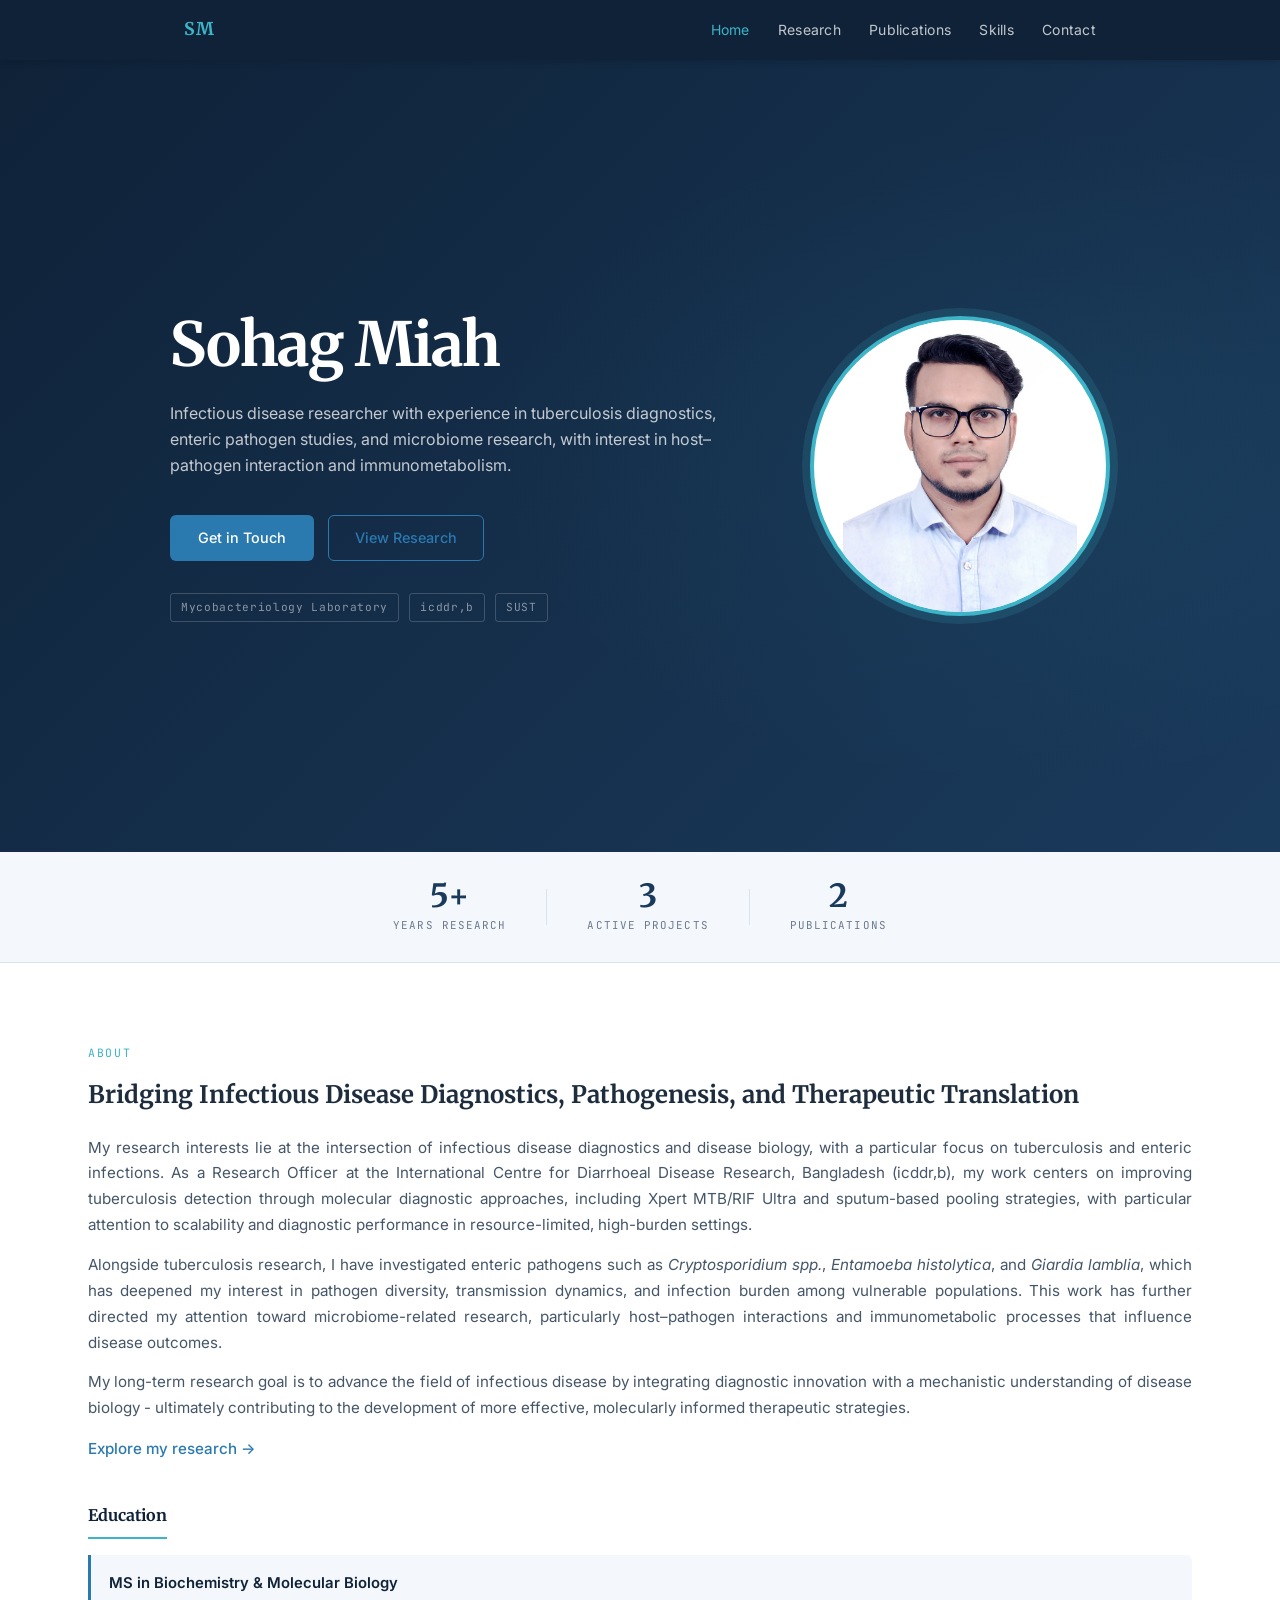
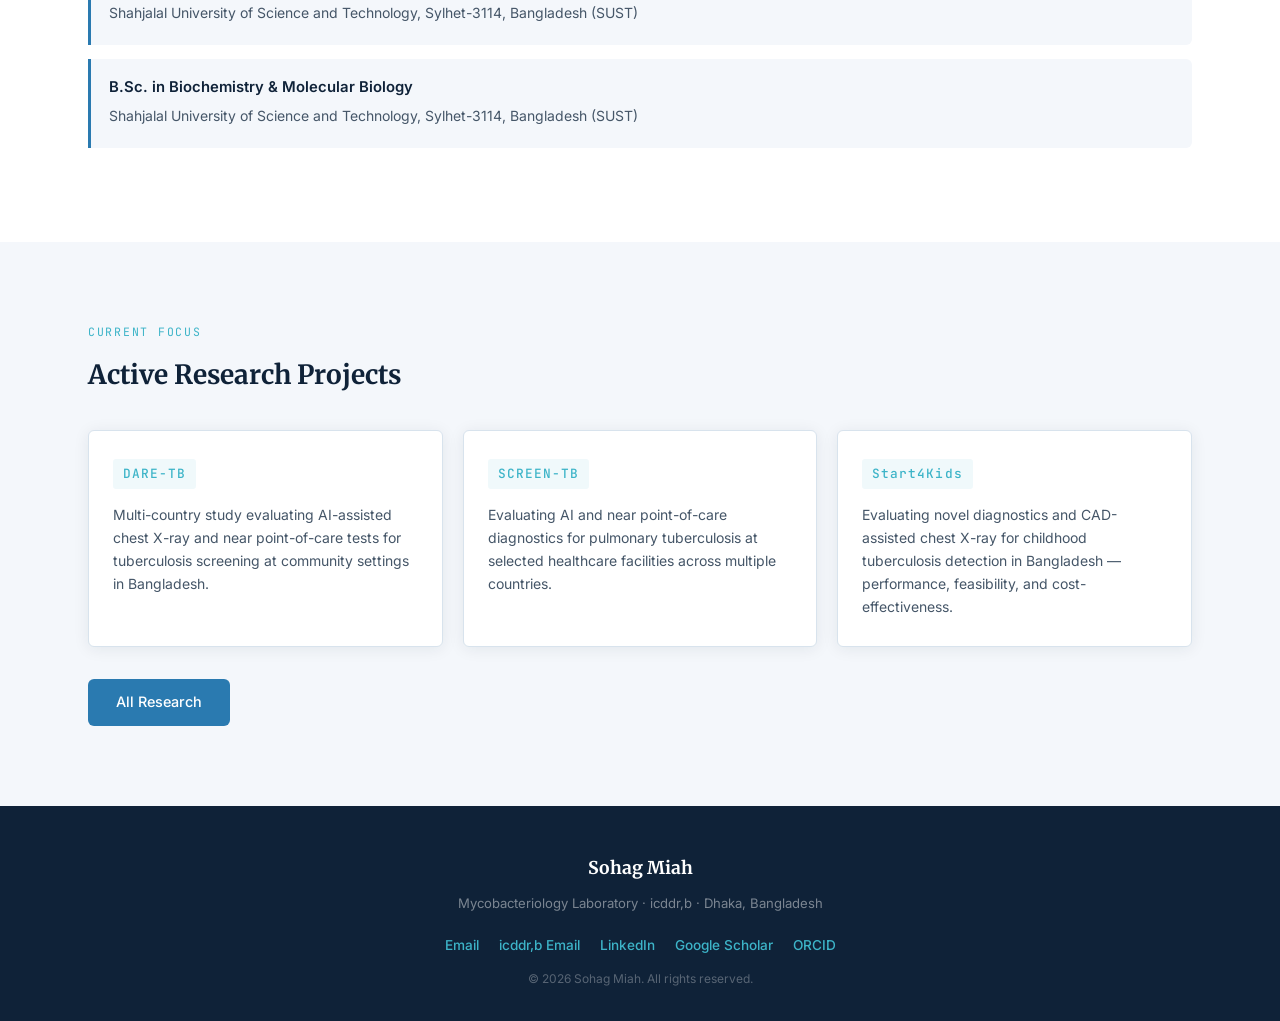
==== commit a7617008: "Update index.html" ====
--- a/index.html
+++ b/index.html
@@ -13,7 +13,7 @@
   <!-- NAV -->
   <header class="site-header">
     <nav class="nav-inner">
-      <div class="nav-brand"><img src="logo.png" alt="Sohag Miah Logo" class="logo-img"></div>
+     <div class="nav-brand">SM</div>
       <ul class="nav-links">
         <li><a href="index.html" class="active">Home</a></li>
         <li><a href="research.html">Research</a></li>
--- a/styles.css
+++ b/styles.css
@@ -123,7 +123,10 @@
   color: var(--teal);
   letter-spacing: 0.04em;
 }
-
+.logo-img {
+  height: 38px;
+  width: auto;
+}
 .nav-links {
   display: flex;
   gap: 28px;
